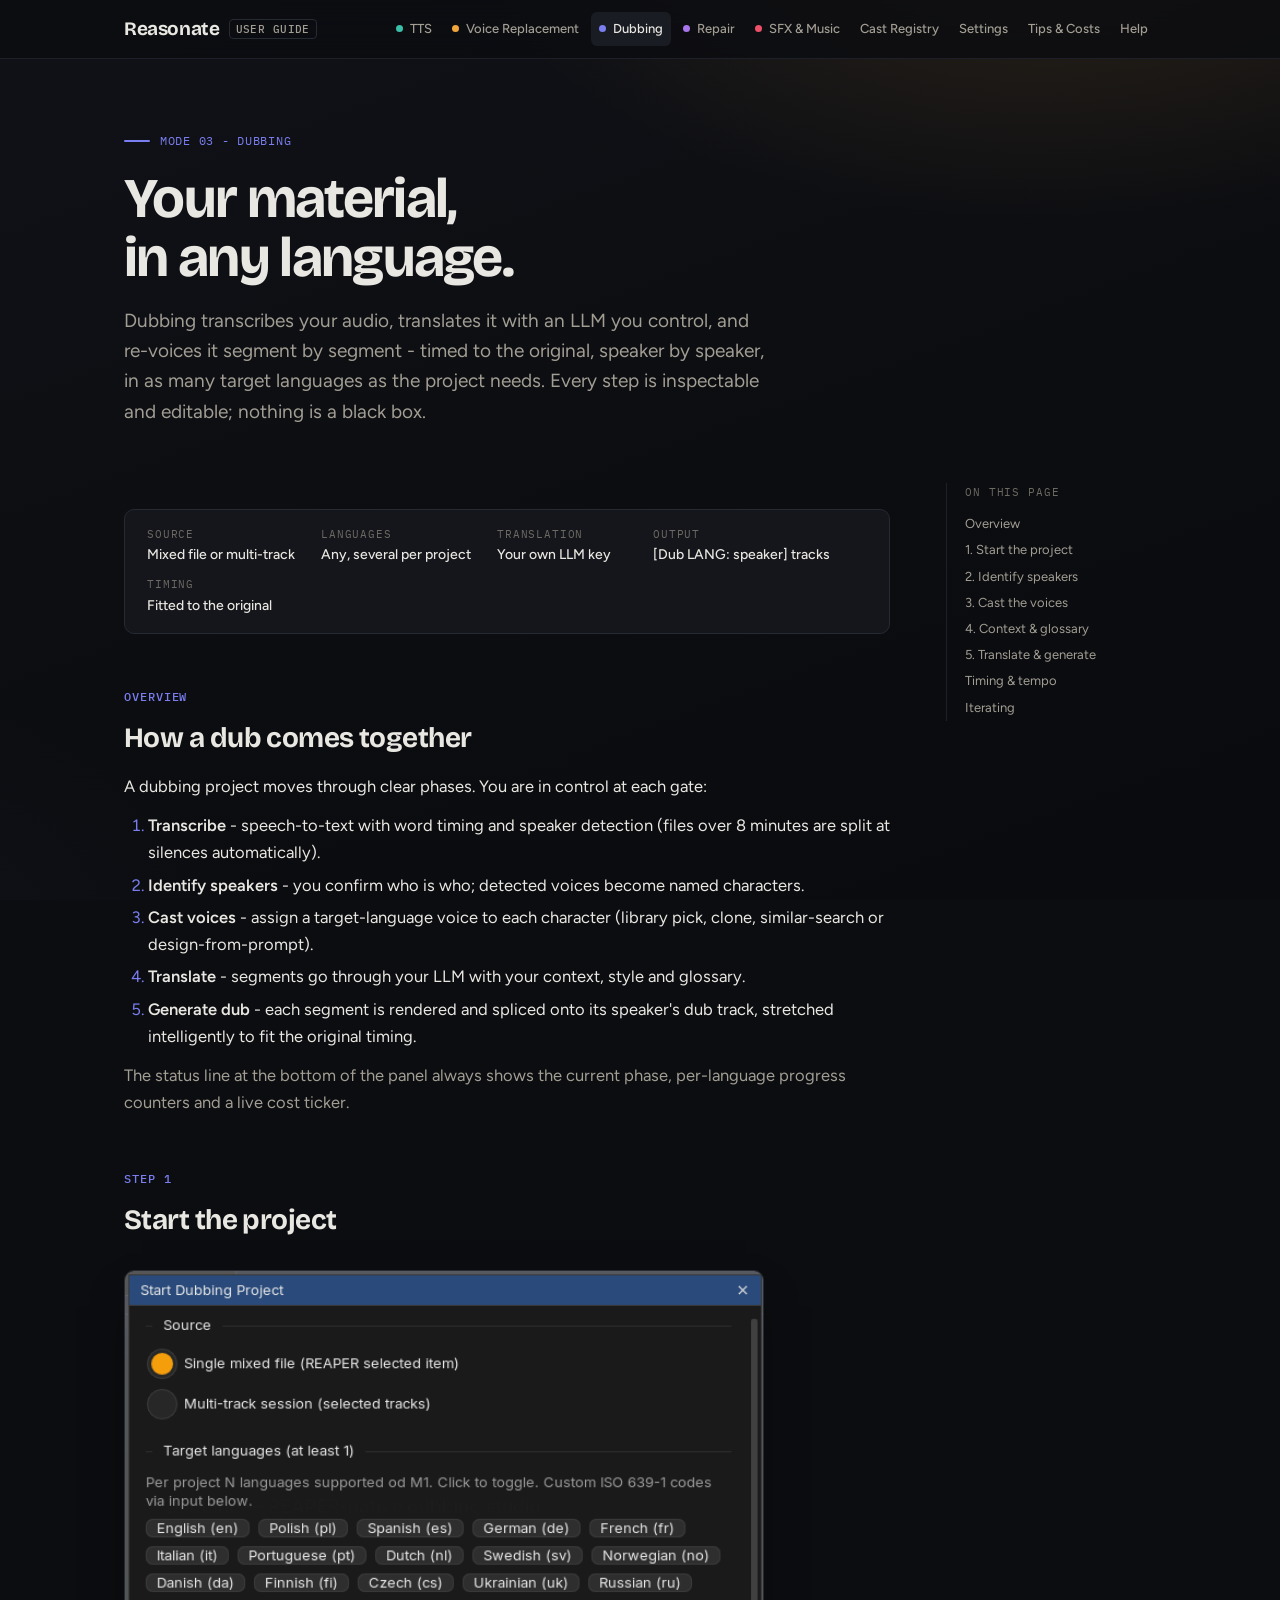
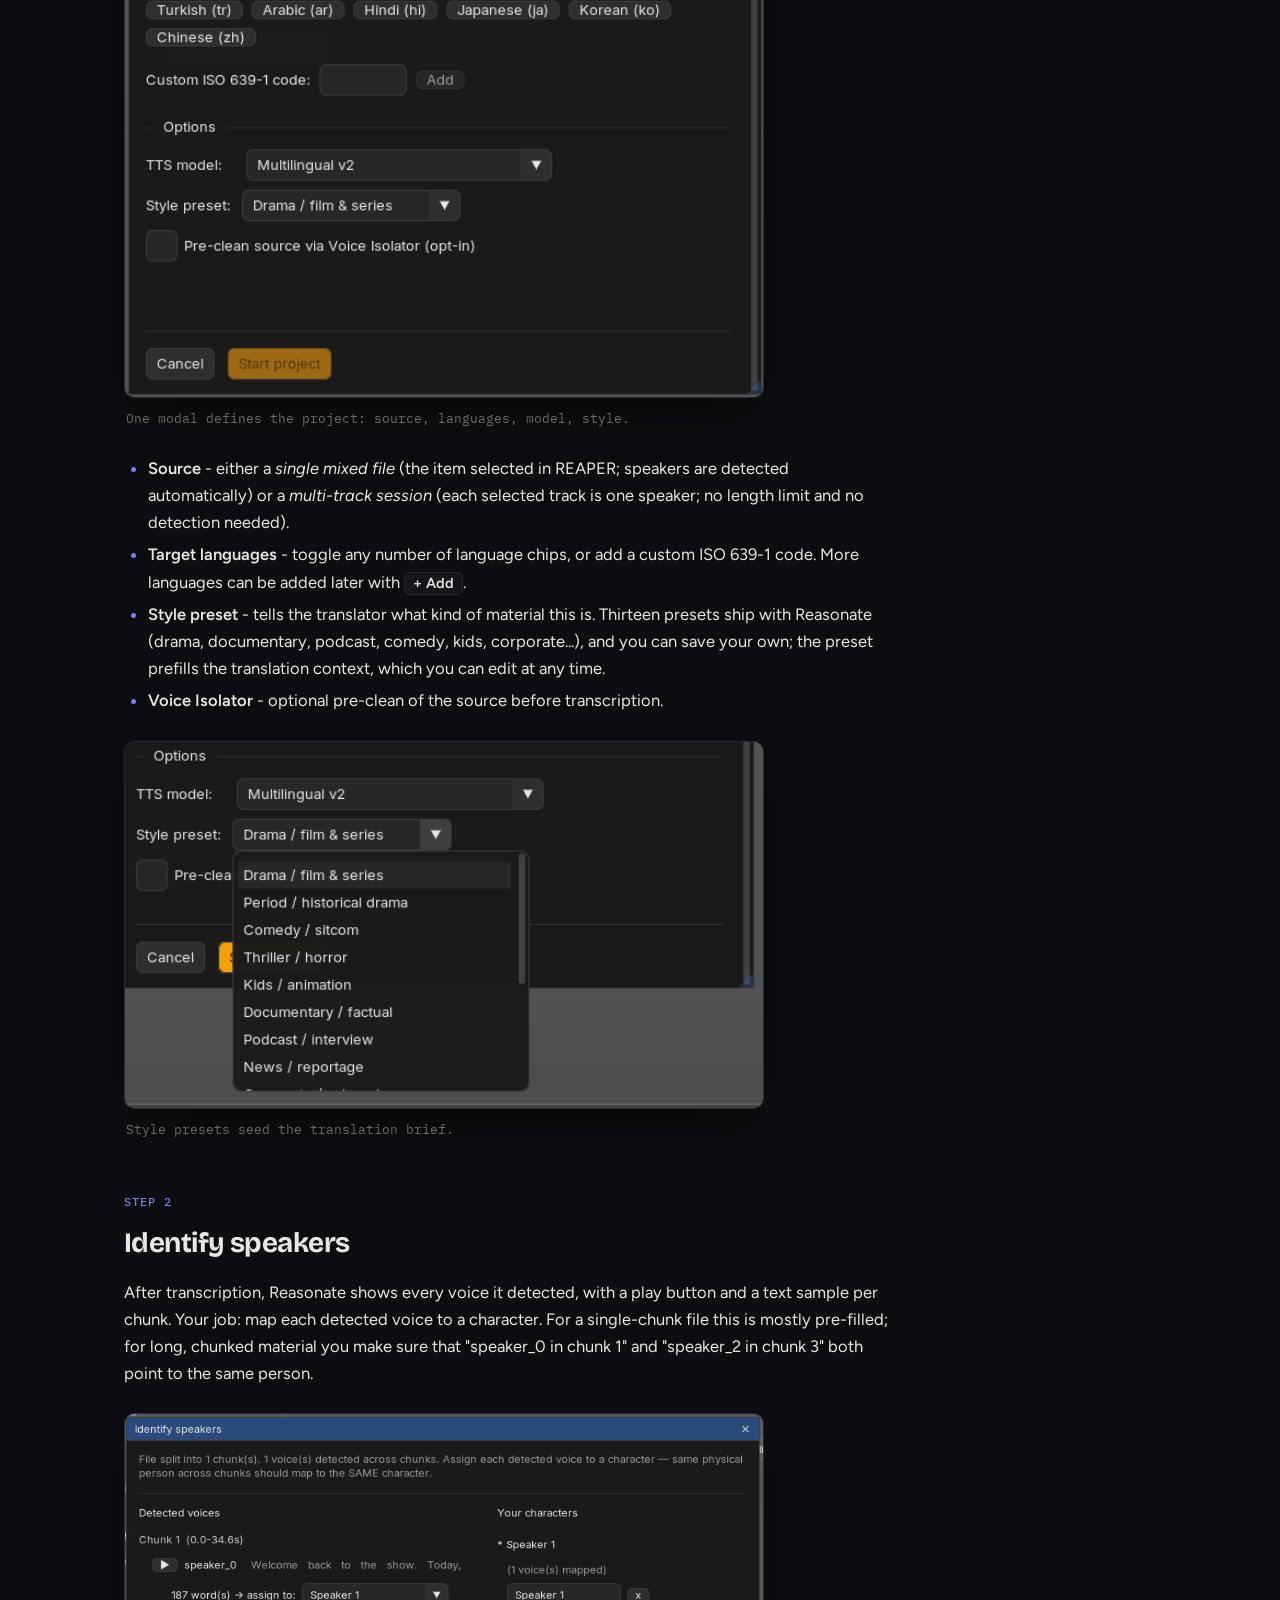
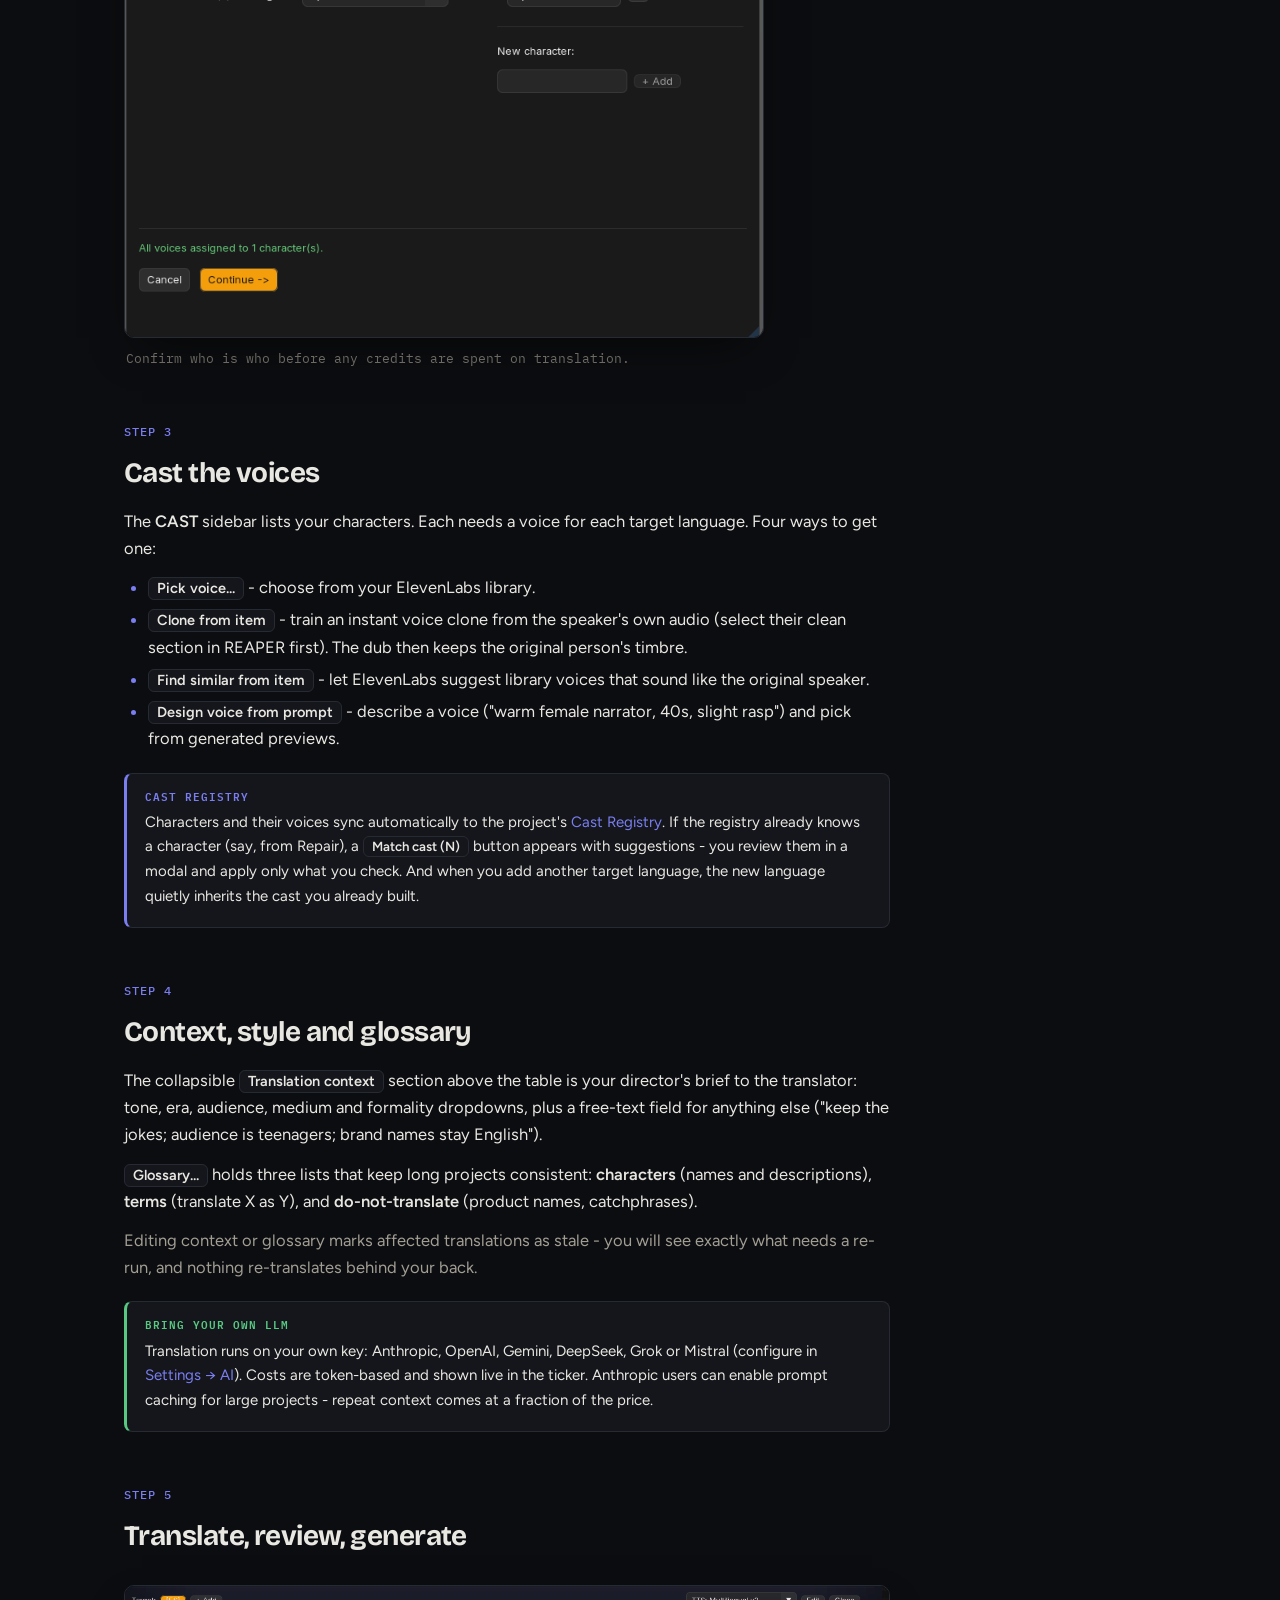
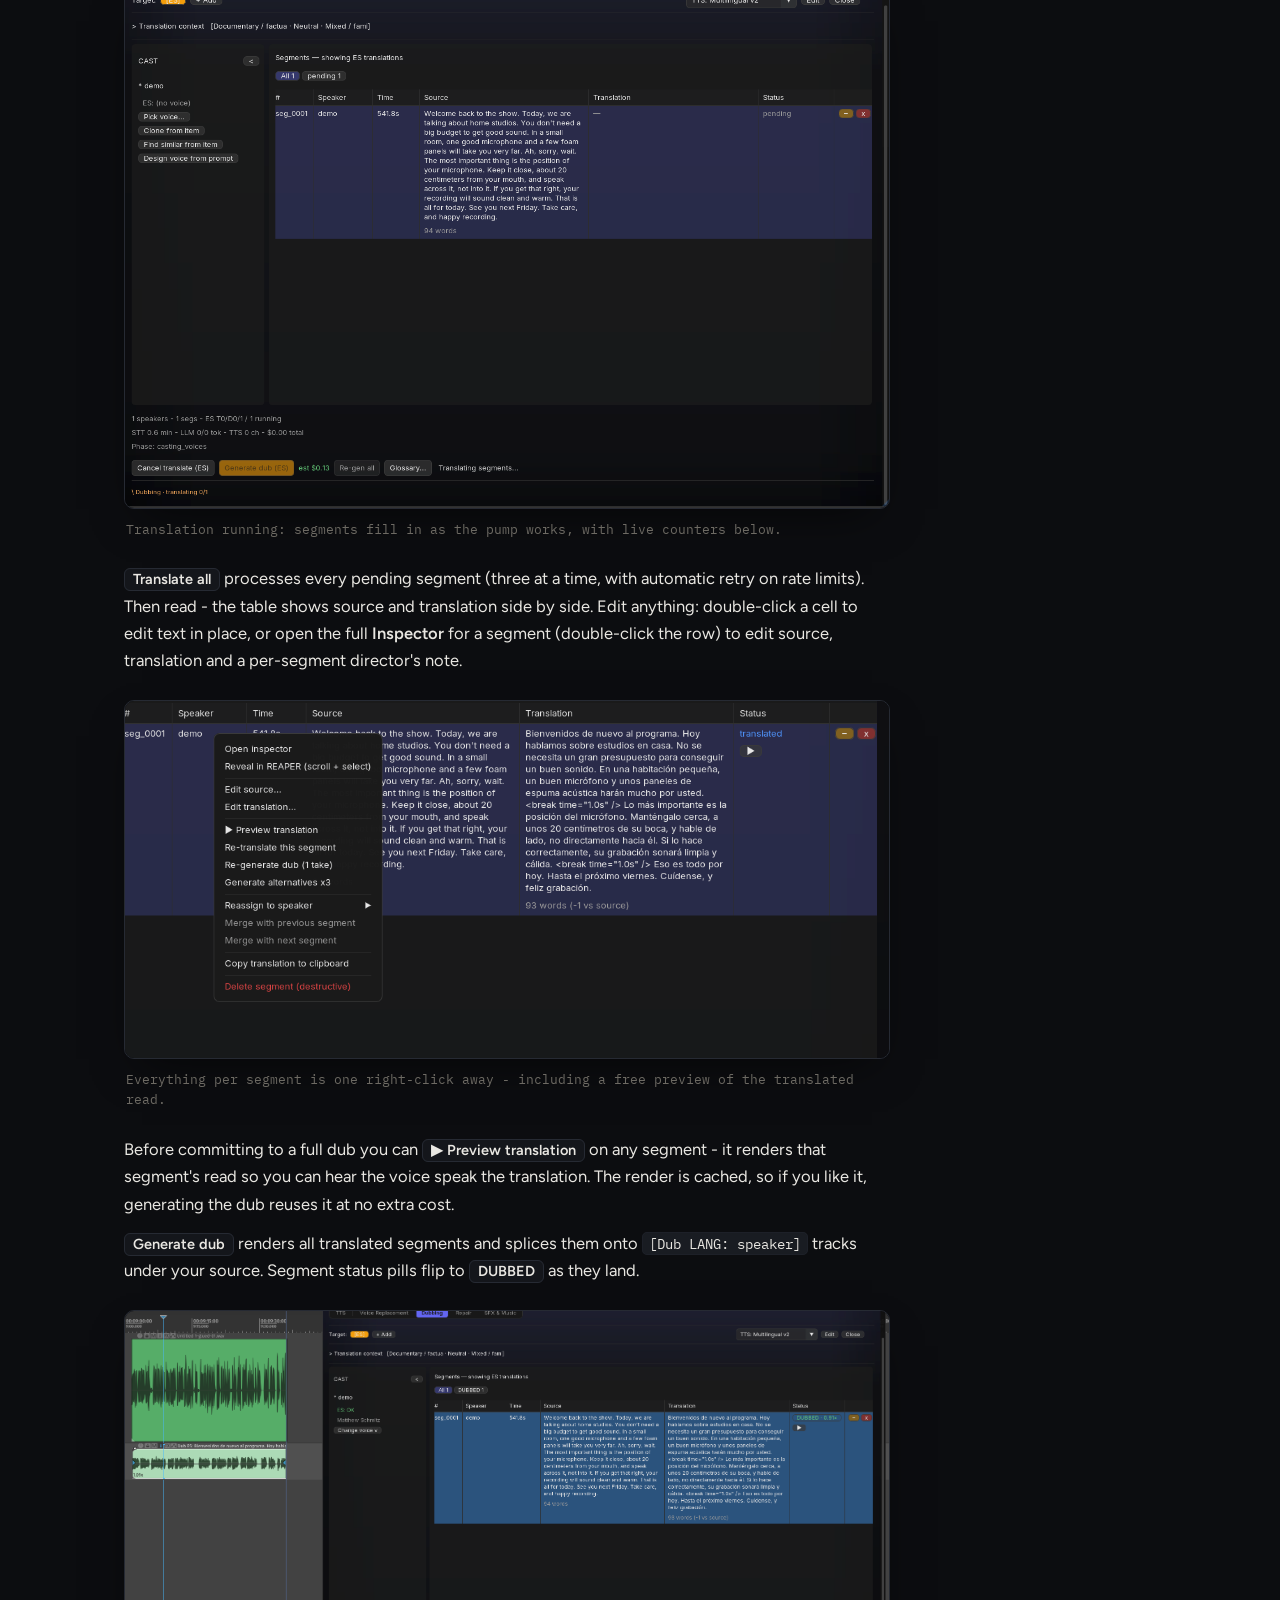
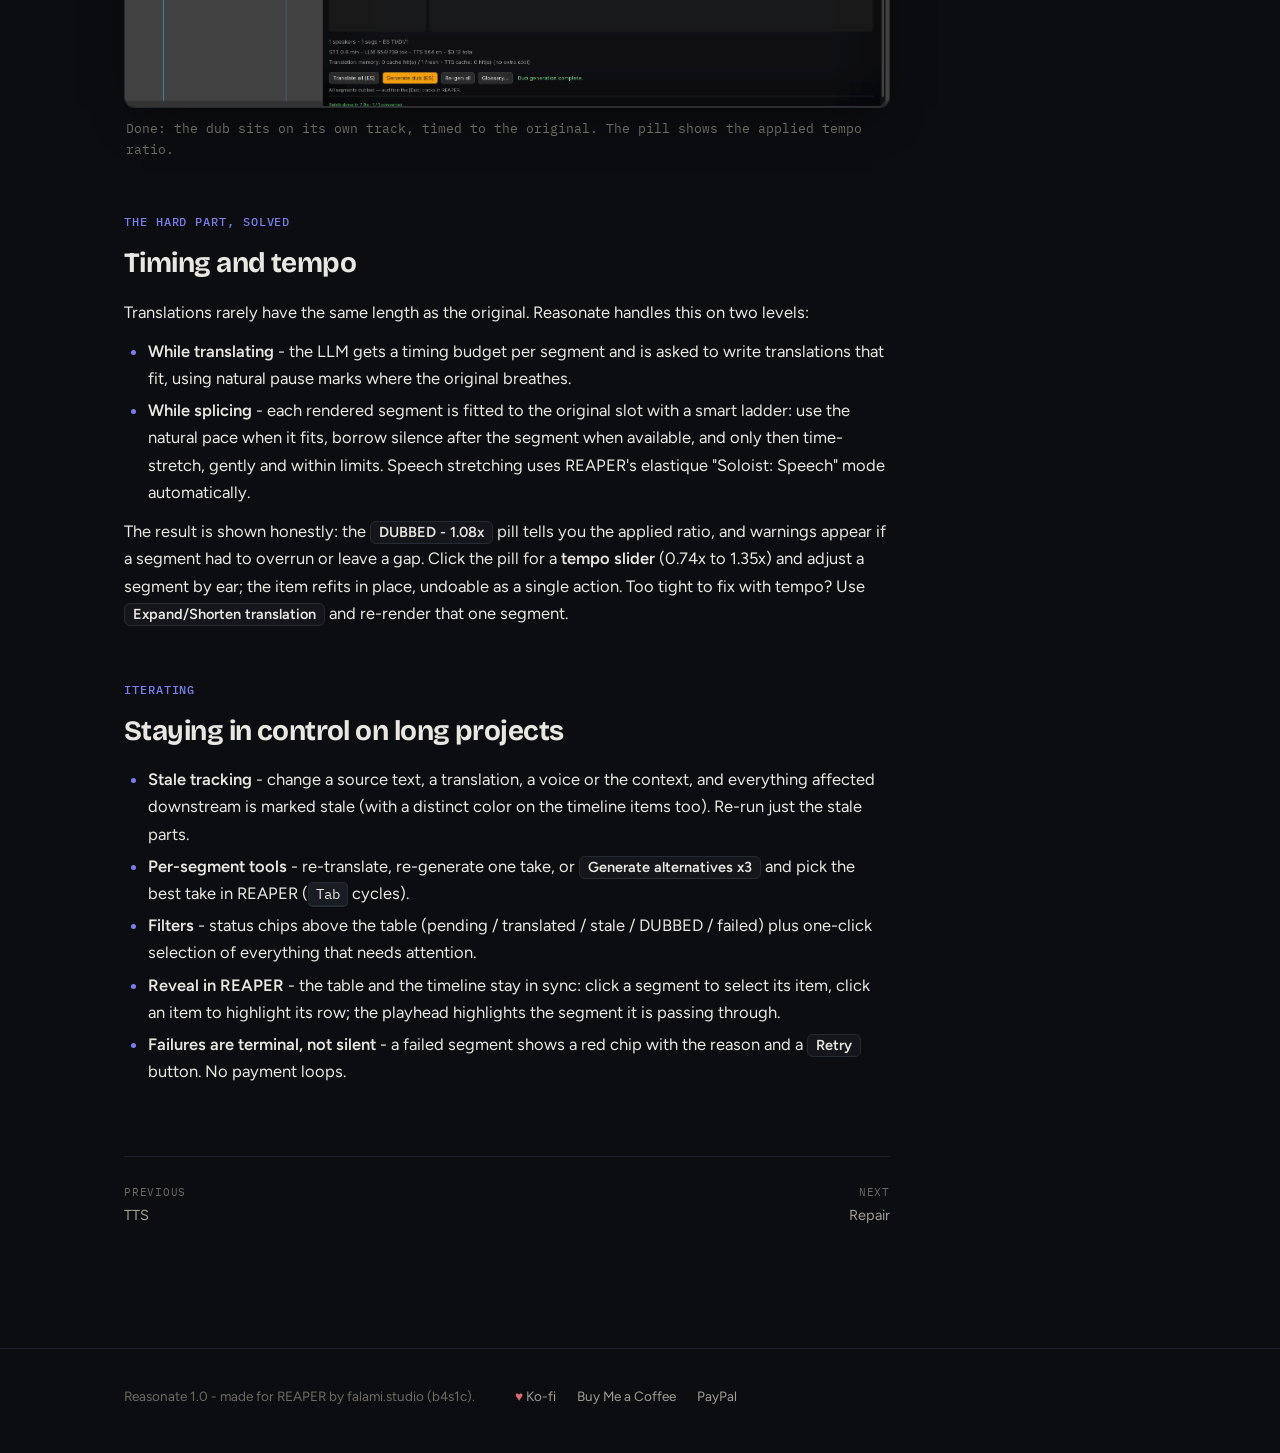
==== docs/guide/dubbing.html @ 06da61e1 "Reasonate 1.0.0 - AI voice production for REAPER Five modes (TTS single + multi-speaker dialogue, Vo" ====
<!DOCTYPE html>
<html lang="en">
<head>
<meta charset="utf-8">
<meta name="viewport" content="width=device-width, initial-scale=1">
<title>Dubbing - Reasonate User Guide</title>
<meta name="description" content="Dub your material into other languages inside REAPER: transcription, AI translation with your own LLM key, voice casting per speaker and time-fitted speech generation.">
<link rel="preconnect" href="https://fonts.googleapis.com">
<link rel="preconnect" href="https://fonts.gstatic.com" crossorigin>
<link href="https://fonts.googleapis.com/css2?family=Bricolage+Grotesque:wght@600;700&family=Figtree:wght@400;500;600&family=IBM+Plex+Mono:wght@400;500;600&display=swap" rel="stylesheet">
<link rel="stylesheet" href="guide.css">
</head>
<body data-accent="dubbing">

<nav class="nav">
  <div class="nav-inner">
    <a class="wordmark" href="index.html">Reasonate<span class="guide-tag">User Guide</span></a>
    <div class="nav-links">
      <a href="tts.html"><span class="dot dot-tts"></span>TTS</a>
      <a href="voice-replacement.html"><span class="dot dot-vr"></span>Voice Replacement</a>
      <a class="active" href="dubbing.html"><span class="dot dot-dubbing"></span>Dubbing</a>
      <a href="repair.html"><span class="dot dot-repair"></span>Repair</a>
      <a href="sfx-music.html"><span class="dot dot-sfx"></span>SFX &amp; Music</a>
      <a href="cast-registry.html">Cast Registry</a>
      <a href="settings.html">Settings</a>
      <a href="tips-costs.html">Tips &amp; Costs</a>
      <a href="troubleshooting.html">Help</a>
    </div>
  </div>
</nav>

<header class="hero">
  <div class="crumb">Mode 03 - Dubbing</div>
  <h1>Your material,<br>in any language.</h1>
  <p class="lede">Dubbing transcribes your audio, translates it with an LLM you control, and re-voices it segment by segment - timed to the original, speaker by speaker, in as many target languages as the project needs. Every step is inspectable and editable; nothing is a black box.</p>
</header>

<main class="page with-toc">
<div>

<div class="facts">
  <div><span class="k">Source</span><span class="v">Mixed file or multi-track</span></div>
  <div><span class="k">Languages</span><span class="v">Any, several per project</span></div>
  <div><span class="k">Translation</span><span class="v">Your own LLM key</span></div>
  <div><span class="k">Output</span><span class="v">[Dub LANG: speaker] tracks</span></div>
  <div><span class="k">Timing</span><span class="v">Fitted to the original</span></div>
</div>

<section id="pipeline">
  <h2><span class="kicker">Overview</span>How a dub comes together</h2>
  <p>A dubbing project moves through clear phases. You are in control at each gate:</p>
  <ol>
    <li><strong>Transcribe</strong> - speech-to-text with word timing and speaker detection (files over 8 minutes are split at silences automatically).</li>
    <li><strong>Identify speakers</strong> - you confirm who is who; detected voices become named characters.</li>
    <li><strong>Cast voices</strong> - assign a target-language voice to each character (library pick, clone, similar-search or design-from-prompt).</li>
    <li><strong>Translate</strong> - segments go through your LLM with your context, style and glossary.</li>
    <li><strong>Generate dub</strong> - each segment is rendered and spliced onto its speaker's dub track, stretched intelligently to fit the original timing.</li>
  </ol>
  <p class="dim">The status line at the bottom of the panel always shows the current phase, per-language progress counters and a live cost ticker.</p>
</section>

<section id="start">
  <h2><span class="kicker">Step 1</span>Start the project</h2>
  <figure class="shot narrow">
    <img src="img/dubbing-start-project.png" alt="Start Dubbing Project modal: source selection, target language chips, TTS model, style preset and Voice Isolator option" loading="lazy">
    <figcaption>One modal defines the project: source, languages, model, style.</figcaption>
  </figure>
  <ul>
    <li><strong>Source</strong> - either a <em>single mixed file</em> (the item selected in REAPER; speakers are detected automatically) or a <em>multi-track session</em> (each selected track is one speaker; no length limit and no detection needed).</li>
    <li><strong>Target languages</strong> - toggle any number of language chips, or add a custom ISO 639-1 code. More languages can be added later with <span class="ui">+ Add</span>.</li>
    <li><strong>Style preset</strong> - tells the translator what kind of material this is. Thirteen presets ship with Reasonate (drama, documentary, podcast, comedy, kids, corporate...), and you can save your own; the preset prefills the translation context, which you can edit at any time.</li>
    <li><strong>Voice Isolator</strong> - optional pre-clean of the source before transcription.</li>
  </ul>
  <figure class="shot narrow">
    <img src="img/dubbing-style-presets.png" alt="Style preset dropdown listing options like Drama, Period drama, Comedy, Thriller, Kids, Documentary, Podcast, News" loading="lazy">
    <figcaption>Style presets seed the translation brief.</figcaption>
  </figure>
</section>

<section id="speakers">
  <h2><span class="kicker">Step 2</span>Identify speakers</h2>
  <p>After transcription, Reasonate shows every voice it detected, with a play button and a text sample per chunk. Your job: map each detected voice to a character. For a single-chunk file this is mostly pre-filled; for long, chunked material you make sure that "speaker_0 in chunk 1" and "speaker_2 in chunk 3" both point to the same person.</p>
  <figure class="shot narrow">
    <img src="img/dubbing-identify-speakers.png" alt="Identify speakers modal mapping detected voices to characters, with play buttons and word counts" loading="lazy">
    <figcaption>Confirm who is who before any credits are spent on translation.</figcaption>
  </figure>
</section>

<section id="cast">
  <h2><span class="kicker">Step 3</span>Cast the voices</h2>
  <p>The <strong>CAST</strong> sidebar lists your characters. Each needs a voice for each target language. Four ways to get one:</p>
  <ul>
    <li><span class="ui">Pick voice...</span> - choose from your ElevenLabs library.</li>
    <li><span class="ui">Clone from item</span> - train an instant voice clone from the speaker's own audio (select their clean section in REAPER first). The dub then keeps the original person's timbre.</li>
    <li><span class="ui">Find similar from item</span> - let ElevenLabs suggest library voices that sound like the original speaker.</li>
    <li><span class="ui">Design voice from prompt</span> - describe a voice ("warm female narrator, 40s, slight rasp") and pick from generated previews.</li>
  </ul>
  <div class="callout">
    <span class="label">Cast Registry</span>
    <p>Characters and their voices sync automatically to the project's <a href="cast-registry.html">Cast Registry</a>. If the registry already knows a character (say, from Repair), a <span class="ui">Match cast (N)</span> button appears with suggestions - you review them in a modal and apply only what you check. And when you add another target language, the new language quietly inherits the cast you already built.</p>
  </div>
</section>

<section id="context">
  <h2><span class="kicker">Step 4</span>Context, style and glossary</h2>
  <p>The collapsible <span class="ui">Translation context</span> section above the table is your director's brief to the translator: tone, era, audience, medium and formality dropdowns, plus a free-text field for anything else ("keep the jokes; audience is teenagers; brand names stay English").</p>
  <p><span class="ui">Glossary...</span> holds three lists that keep long projects consistent: <strong>characters</strong> (names and descriptions), <strong>terms</strong> (translate X as Y), and <strong>do-not-translate</strong> (product names, catchphrases).</p>
  <p class="dim">Editing context or glossary marks affected translations as stale - you will see exactly what needs a re-run, and nothing re-translates behind your back.</p>
  <div class="callout cost">
    <span class="label">Bring your own LLM</span>
    <p>Translation runs on your own key: Anthropic, OpenAI, Gemini, DeepSeek, Grok or Mistral (configure in <a href="settings.html#ai">Settings &rarr; AI</a>). Costs are token-based and shown live in the ticker. Anthropic users can enable prompt caching for large projects - repeat context comes at a fraction of the price.</p>
  </div>
</section>

<section id="translate-generate">
  <h2><span class="kicker">Step 5</span>Translate, review, generate</h2>
  <figure class="shot">
    <img src="img/dubbing-translating.png" alt="Dubbing panel with CAST sidebar showing voice options for a speaker, the segments table with a pending segment, and the translation pump running" loading="lazy">
    <figcaption>Translation running: segments fill in as the pump works, with live counters below.</figcaption>
  </figure>
  <p><span class="ui">Translate all</span> processes every pending segment (three at a time, with automatic retry on rate limits). Then read - the table shows source and translation side by side. Edit anything: double-click a cell to edit text in place, or open the full <strong>Inspector</strong> for a segment (double-click the row) to edit source, translation and a per-segment director's note.</p>
  <figure class="shot">
    <img src="img/dubbing-segment-menu.png" alt="Right-click menu on a segment: open inspector, reveal in REAPER, edit source or translation, preview translation, re-translate, re-generate, alternatives, reassign speaker, merge segments" loading="lazy">
    <figcaption>Everything per segment is one right-click away - including a free preview of the translated read.</figcaption>
  </figure>
  <p>Before committing to a full dub you can <span class="ui">&#9654; Preview translation</span> on any segment - it renders that segment's read so you can hear the voice speak the translation. The render is cached, so if you like it, generating the dub reuses it at no extra cost.</p>
  <p><span class="ui">Generate dub</span> renders all translated segments and splices them onto <code>[Dub LANG: speaker]</code> tracks under your source. Segment status pills flip to <span class="ui">DUBBED</span> as they land.</p>
  <figure class="shot">
    <img src="img/dubbing-dubbed.png" alt="Completed dub: the Spanish dub item on its own track in REAPER, segment marked DUBBED 0.91x, cost summary and cache statistics at the bottom" loading="lazy">
    <figcaption>Done: the dub sits on its own track, timed to the original. The pill shows the applied tempo ratio.</figcaption>
  </figure>
</section>

<section id="timing">
  <h2><span class="kicker">The hard part, solved</span>Timing and tempo</h2>
  <p>Translations rarely have the same length as the original. Reasonate handles this on two levels:</p>
  <ul>
    <li><strong>While translating</strong> - the LLM gets a timing budget per segment and is asked to write translations that fit, using natural pause marks where the original breathes.</li>
    <li><strong>While splicing</strong> - each rendered segment is fitted to the original slot with a smart ladder: use the natural pace when it fits, borrow silence after the segment when available, and only then time-stretch, gently and within limits. Speech stretching uses REAPER's elastique "Soloist: Speech" mode automatically.</li>
  </ul>
  <p>The result is shown honestly: the <span class="ui">DUBBED - 1.08x</span> pill tells you the applied ratio, and warnings appear if a segment had to overrun or leave a gap. Click the pill for a <strong>tempo slider</strong> (0.74x to 1.35x) and adjust a segment by ear; the item refits in place, undoable as a single action. Too tight to fix with tempo? Use <span class="ui">Expand/Shorten translation</span> and re-render that one segment.</p>
</section>

<section id="iterating">
  <h2><span class="kicker">Iterating</span>Staying in control on long projects</h2>
  <ul>
    <li><strong>Stale tracking</strong> - change a source text, a translation, a voice or the context, and everything affected downstream is marked stale (with a distinct color on the timeline items too). Re-run just the stale parts.</li>
    <li><strong>Per-segment tools</strong> - re-translate, re-generate one take, or <span class="ui">Generate alternatives x3</span> and pick the best take in REAPER (<kbd>Tab</kbd> cycles).</li>
    <li><strong>Filters</strong> - status chips above the table (pending / translated / stale / DUBBED / failed) plus one-click selection of everything that needs attention.</li>
    <li><strong>Reveal in REAPER</strong> - the table and the timeline stay in sync: click a segment to select its item, click an item to highlight its row; the playhead highlights the segment it is passing through.</li>
    <li><strong>Failures are terminal, not silent</strong> - a failed segment shows a red chip with the reason and a <span class="ui">Retry</span> button. No payment loops.</li>
  </ul>
</section>

<div class="pager">
  <a class="prev" href="tts.html"><span>Previous</span>TTS</a>
  <a class="next" href="repair.html"><span>Next</span>Repair</a>
</div>

</div>

<aside class="toc">
  <div class="toc-title">On this page</div>
  <a href="#pipeline">Overview</a>
  <a href="#start">1. Start the project</a>
  <a href="#speakers">2. Identify speakers</a>
  <a href="#cast">3. Cast the voices</a>
  <a href="#context">4. Context &amp; glossary</a>
  <a href="#translate-generate">5. Translate &amp; generate</a>
  <a href="#timing">Timing &amp; tempo</a>
  <a href="#iterating">Iterating</a>
</aside>

</main>

<footer>
  <div class="footer-inner">
    <div>Reasonate 1.0 - made for REAPER by falami.studio (b4s1c).</div>
    <div class="support">
      <span class="heart">&hearts;</span>
      <a href="https://ko-fi.com/quickmd" target="_blank" rel="noopener">Ko-fi</a>
      <a href="https://buymeacoffee.com/bsroczynskh" target="_blank" rel="noopener">Buy Me a Coffee</a>
      <a href="https://paypal.me/b451c" target="_blank" rel="noopener">PayPal</a>
    </div>
  </div>
</footer>

</body>
</html>
---- docs/guide/guide.css ----
/* Reasonate User Guide - shared stylesheet
   Dark "studio manual" theme mirroring the app: graphite base, per-mode accents.
   Self-contained except Google Fonts (loaded from each page's <head>). */

:root {
  --bg: #0c0d10;
  --bg-elevated: #14161b;
  --card: #191c22;
  --card-hover: #1e222a;
  --line: #262a33;
  --line-soft: #1d2028;
  --text: #e9e7e2;
  --text-dim: #a29e94;
  --text-faint: #6d6a63;

  --amber: #f0a63a;        /* Voice Replacement + brand CTA */
  --teal: #3cbfa9;         /* TTS */
  --indigo: #7a7ef0;       /* Dubbing */
  --violet: #a875ec;       /* Repair */
  --red: #ee5069;          /* SFX & Music */

  --accent: var(--amber);  /* page accent, overridden per chapter */
  --accent-soft: color-mix(in srgb, var(--accent) 14%, transparent);
  --accent-line: color-mix(in srgb, var(--accent) 38%, transparent);

  --font-display: "Bricolage Grotesque", "Avenir Next", "Helvetica Neue", sans-serif;
  --font-body: "Figtree", "Avenir Next", "Segoe UI", sans-serif;
  --font-mono: "IBM Plex Mono", "SF Mono", Menlo, Consolas, monospace;

  --maxw: 1080px;
  --radius: 10px;
}

/* Per-chapter accent themes (set on <body data-accent="...">) */
body[data-accent="tts"]     { --accent: var(--teal); }
body[data-accent="vr"]      { --accent: var(--amber); }
body[data-accent="dubbing"] { --accent: var(--indigo); }
body[data-accent="repair"]  { --accent: var(--violet); }
body[data-accent="sfx"]     { --accent: var(--red); }

* { box-sizing: border-box; }
html { scroll-behavior: smooth; }

body {
  margin: 0;
  background: var(--bg);
  color: var(--text);
  font-family: var(--font-body);
  font-size: 16.5px;
  line-height: 1.65;
  -webkit-font-smoothing: antialiased;
  text-rendering: optimizeLegibility;
}

/* Atmospheric background: graphite gradient + faint accent glow, like the app */
body::before {
  content: "";
  position: fixed;
  inset: 0;
  z-index: -1;
  background:
    radial-gradient(900px 480px at 82% -10%, var(--accent-soft), transparent 65%),
    radial-gradient(700px 500px at -10% 110%, rgba(122, 126, 240, 0.05), transparent 60%),
    linear-gradient(160deg, #101218 0%, #0c0d10 55%, #0a0b0e 100%);
}

a { color: var(--accent); text-decoration: none; }
a:hover { text-decoration: underline; text-underline-offset: 3px; }

::selection { background: var(--accent-line); }

/* ---------------------------------------------------------------- nav --- */

.nav {
  position: sticky;
  top: 0;
  z-index: 50;
  backdrop-filter: blur(14px);
  background: rgba(12, 13, 16, 0.82);
  border-bottom: 1px solid var(--line-soft);
}
.nav-inner {
  max-width: var(--maxw);
  margin: 0 auto;
  padding: 0 24px;
  display: flex;
  align-items: center;
  gap: 18px;
  height: 58px;
}
.nav .wordmark {
  font-family: var(--font-display);
  font-weight: 700;
  font-size: 19px;
  letter-spacing: -0.02em;
  color: var(--text);
  white-space: nowrap;
  flex-shrink: 0;
}
.nav .wordmark:hover { text-decoration: none; }
.nav .wordmark .guide-tag {
  font-family: var(--font-mono);
  font-size: 10.5px;
  font-weight: 500;
  color: var(--text-dim);
  border: 1px solid var(--line);
  border-radius: 4px;
  padding: 2px 6px;
  margin-left: 9px;
  vertical-align: 2px;
  letter-spacing: 0.04em;
  text-transform: uppercase;
}
.nav-links {
  display: flex;
  gap: 4px;
  margin-left: auto;
  overflow-x: auto;
}
.nav-links a {
  color: var(--text-dim);
  font-size: 13px;
  font-weight: 500;
  padding: 6px 8px;
  border-radius: 6px;
  white-space: nowrap;
}
.nav-links a:hover { color: var(--text); background: var(--card); text-decoration: none; }
.nav-links a.active { color: var(--text); background: var(--card); }
.nav-links a .dot {
  display: inline-block;
  width: 7px; height: 7px;
  border-radius: 50%;
  margin-right: 7px;
  vertical-align: 1px;
}
.dot-tts { background: var(--teal); }
.dot-vr { background: var(--amber); }
.dot-dubbing { background: var(--indigo); }
.dot-repair { background: var(--violet); }
.dot-sfx { background: var(--red); }

/* --------------------------------------------------------------- hero --- */

.hero {
  max-width: var(--maxw);
  margin: 0 auto;
  padding: 72px 24px 30px;
}
.hero .crumb {
  font-family: var(--font-mono);
  font-size: 12px;
  letter-spacing: 0.06em;
  text-transform: uppercase;
  color: var(--accent);
  margin-bottom: 18px;
  display: flex;
  align-items: center;
  gap: 10px;
}
.hero .crumb::before {
  content: "";
  width: 26px; height: 2px;
  background: var(--accent);
  border-radius: 2px;
}
.hero h1 {
  font-family: var(--font-display);
  font-size: clamp(34px, 5.4vw, 56px);
  font-weight: 700;
  letter-spacing: -0.03em;
  line-height: 1.06;
  margin: 0 0 18px;
}
.hero p.lede {
  font-size: 19px;
  line-height: 1.6;
  color: var(--text-dim);
  max-width: 640px;
  margin: 0;
}
.hero .badges { margin-top: 26px; display: flex; flex-wrap: wrap; gap: 9px; }
.badge {
  font-family: var(--font-mono);
  font-size: 12px;
  color: var(--text-dim);
  border: 1px solid var(--line);
  background: var(--bg-elevated);
  border-radius: 999px;
  padding: 5px 13px;
}

/* Staggered load-in */
@media (prefers-reduced-motion: no-preference) {
  .hero > * { animation: rise 0.55s cubic-bezier(0.2, 0.7, 0.3, 1) both; }
  .hero > *:nth-child(2) { animation-delay: 0.07s; }
  .hero > *:nth-child(3) { animation-delay: 0.14s; }
  .hero > *:nth-child(4) { animation-delay: 0.21s; }
  @keyframes rise {
    from { opacity: 0; transform: translateY(14px); }
    to   { opacity: 1; transform: none; }
  }
}

/* ------------------------------------------------------------- layout --- */

.page {
  max-width: var(--maxw);
  margin: 0 auto;
  padding: 26px 24px 90px;
}
.with-toc {
  display: grid;
  grid-template-columns: minmax(0, 1fr) 210px;
  gap: 56px;
}
@media (max-width: 940px) {
  .with-toc { grid-template-columns: 1fr; }
  .toc { display: none; }
}

.toc {
  position: sticky;
  top: 86px;
  align-self: start;
  font-size: 13px;
  border-left: 1px solid var(--line-soft);
  padding-left: 18px;
}
.toc .toc-title {
  font-family: var(--font-mono);
  font-size: 11px;
  letter-spacing: 0.08em;
  text-transform: uppercase;
  color: var(--text-faint);
  margin-bottom: 10px;
}
.toc a {
  display: block;
  color: var(--text-dim);
  padding: 4px 0;
  line-height: 1.4;
}
.toc a:hover { color: var(--text); text-decoration: none; }

/* ----------------------------------------------------------- sections --- */

section { margin: 54px 0; }
section:first-child { margin-top: 20px; }

h2 {
  font-family: var(--font-display);
  font-size: 28px;
  font-weight: 700;
  letter-spacing: -0.02em;
  margin: 0 0 8px;
  scroll-margin-top: 80px;
}
h2 .kicker {
  display: block;
  font-family: var(--font-mono);
  font-size: 11.5px;
  font-weight: 500;
  letter-spacing: 0.08em;
  text-transform: uppercase;
  color: var(--accent);
  margin-bottom: 8px;
}
h3 {
  font-family: var(--font-display);
  font-size: 19px;
  font-weight: 600;
  letter-spacing: -0.01em;
  margin: 34px 0 6px;
  scroll-margin-top: 80px;
}
p { margin: 12px 0; color: var(--text); }
p.dim, li.dim { color: var(--text-dim); }
ul, ol { padding-left: 24px; margin: 12px 0; }
li { margin: 5px 0; }
li::marker { color: var(--accent); }
strong { font-weight: 600; color: var(--text); }

hr { border: 0; border-top: 1px solid var(--line-soft); margin: 40px 0; }

/* --------------------------------------------------------------- kbd --- */

kbd {
  font-family: var(--font-mono);
  font-size: 0.82em;
  background: var(--card);
  border: 1px solid var(--line);
  border-bottom-width: 2px;
  border-radius: 5px;
  padding: 2px 7px;
  white-space: nowrap;
}
code {
  font-family: var(--font-mono);
  font-size: 0.86em;
  background: var(--card);
  border: 1px solid var(--line-soft);
  border-radius: 5px;
  padding: 1px 6px;
}

/* --------------------------------------------------------------- ui-x --- */
/* Inline reference to a button/label visible in the app UI */
.ui {
  font-size: 0.88em;
  font-weight: 600;
  background: var(--bg-elevated);
  border: 1px solid var(--line);
  border-radius: 6px;
  padding: 1px 8px 2px;
  white-space: nowrap;
}

/* -------------------------------------------------------------- steps --- */

.steps { counter-reset: step; margin: 22px 0; padding: 0; list-style: none; }
.steps > li {
  counter-increment: step;
  position: relative;
  padding: 0 0 26px 62px;
  margin: 0;
}
.steps > li::before {
  content: counter(step, decimal-leading-zero);
  position: absolute;
  left: 0; top: -2px;
  font-family: var(--font-display);
  font-size: 21px;
  font-weight: 700;
  color: var(--accent);
  letter-spacing: -0.02em;
}
.steps > li::after {
  content: "";
  position: absolute;
  left: 16px; top: 30px; bottom: 8px;
  width: 1px;
  background: var(--line-soft);
}
.steps > li:last-child::after { display: none; }
.steps > li > strong:first-child { display: block; margin-bottom: 3px; font-size: 17px; }
.steps p { margin: 6px 0; color: var(--text-dim); }
.steps p strong, .steps li strong { color: var(--text); }

/* ----------------------------------------------------------- callouts --- */

.callout {
  border: 1px solid var(--line);
  border-left: 3px solid var(--accent);
  background: var(--bg-elevated);
  border-radius: 8px;
  padding: 13px 18px;
  margin: 20px 0;
  font-size: 15px;
  color: var(--text-dim);
}
.callout .label {
  font-family: var(--font-mono);
  font-size: 11px;
  font-weight: 600;
  letter-spacing: 0.09em;
  text-transform: uppercase;
  color: var(--accent);
  display: block;
  margin-bottom: 5px;
}
.callout strong { color: var(--text); }
.callout.cost { border-left-color: #58c983; }
.callout.cost .label { color: #58c983; }
.callout.warn { border-left-color: #e0b34c; }
.callout.warn .label { color: #e0b34c; }
.callout p { margin: 5px 0; }

/* -------------------------------------------------------- screenshots --- */

.shot { margin: 26px 0; }
.shot img {
  width: 100%;
  height: auto;
  display: block;
  border: 1px solid var(--line);
  border-radius: var(--radius);
  box-shadow: 0 18px 44px -18px rgba(0, 0, 0, 0.65);
}
.shot figcaption {
  font-family: var(--font-mono);
  font-size: 12.5px;
  color: var(--text-faint);
  margin-top: 10px;
  padding-left: 2px;
}
.shot.narrow { max-width: 640px; }

/* --------------------------------------------------------------- grid --- */

.cards {
  display: grid;
  grid-template-columns: repeat(auto-fit, minmax(250px, 1fr));
  gap: 14px;
  margin: 26px 0;
}
.card {
  background: var(--card);
  border: 1px solid var(--line);
  border-radius: var(--radius);
  padding: 20px 20px 18px;
  position: relative;
  overflow: hidden;
  transition: border-color 0.18s, transform 0.18s, background 0.18s;
}
.card h3 { margin: 8px 0 6px; font-size: 18px; }
.card p { font-size: 14.5px; color: var(--text-dim); margin: 0; }
a.card { display: block; color: var(--text); }
a.card:hover {
  text-decoration: none;
  transform: translateY(-2px);
  background: var(--card-hover);
  border-color: var(--accent-line);
}
.card .accent-bar {
  position: absolute;
  top: 0; left: 0; right: 0;
  height: 3px;
}
.card .go {
  font-family: var(--font-mono);
  font-size: 12px;
  color: var(--text-faint);
  display: block;
  margin-top: 14px;
}
a.card:hover .go { color: var(--text-dim); }

/* fact strip: quick reference row on mode pages */
.facts {
  display: flex;
  flex-wrap: wrap;
  gap: 10px 26px;
  border: 1px solid var(--line);
  background: var(--bg-elevated);
  border-radius: var(--radius);
  padding: 16px 22px;
  margin: 26px 0;
  font-size: 14px;
}
.facts div { min-width: 130px; }
.facts .k {
  font-family: var(--font-mono);
  font-size: 10.5px;
  letter-spacing: 0.08em;
  text-transform: uppercase;
  color: var(--text-faint);
  display: block;
}
.facts .v { color: var(--text); font-weight: 500; }

/* --------------------------------------------------------------- table --- */

.tbl-wrap { overflow-x: auto; margin: 20px 0; }
table {
  border-collapse: collapse;
  width: 100%;
  font-size: 14.5px;
}
th {
  text-align: left;
  font-family: var(--font-mono);
  font-size: 11.5px;
  font-weight: 600;
  letter-spacing: 0.07em;
  text-transform: uppercase;
  color: var(--text-faint);
  border-bottom: 1px solid var(--line);
  padding: 8px 16px 8px 0;
}
td {
  border-bottom: 1px solid var(--line-soft);
  padding: 9px 16px 9px 0;
  vertical-align: top;
  color: var(--text-dim);
}
td:first-child { color: var(--text); white-space: nowrap; }

/* --------------------------------------------------------------- foot --- */

.pager {
  display: flex;
  justify-content: space-between;
  gap: 14px;
  margin-top: 70px;
  padding-top: 26px;
  border-top: 1px solid var(--line-soft);
}
.pager a {
  color: var(--text-dim);
  font-size: 14.5px;
  max-width: 46%;
}
.pager a span {
  display: block;
  font-family: var(--font-mono);
  font-size: 11px;
  letter-spacing: 0.07em;
  text-transform: uppercase;
  color: var(--text-faint);
  margin-bottom: 3px;
}
.pager a:hover { color: var(--text); text-decoration: none; }
.pager .next { text-align: right; margin-left: auto; }

footer {
  border-top: 1px solid var(--line-soft);
  margin-top: 30px;
}
.footer-inner {
  max-width: var(--maxw);
  margin: 0 auto;
  padding: 36px 24px 46px;
  display: flex;
  flex-wrap: wrap;
  gap: 18px 40px;
  align-items: center;
  font-size: 13.5px;
  color: var(--text-faint);
}
.footer-inner .support a { color: var(--text-dim); margin-right: 18px; }
.footer-inner .support a:hover { color: var(--text); }
.heart { color: #d96a76; }

@media (max-width: 640px) {
  body { font-size: 15.5px; }
  .hero { padding-top: 46px; }
  .nav-inner { gap: 14px; }
}
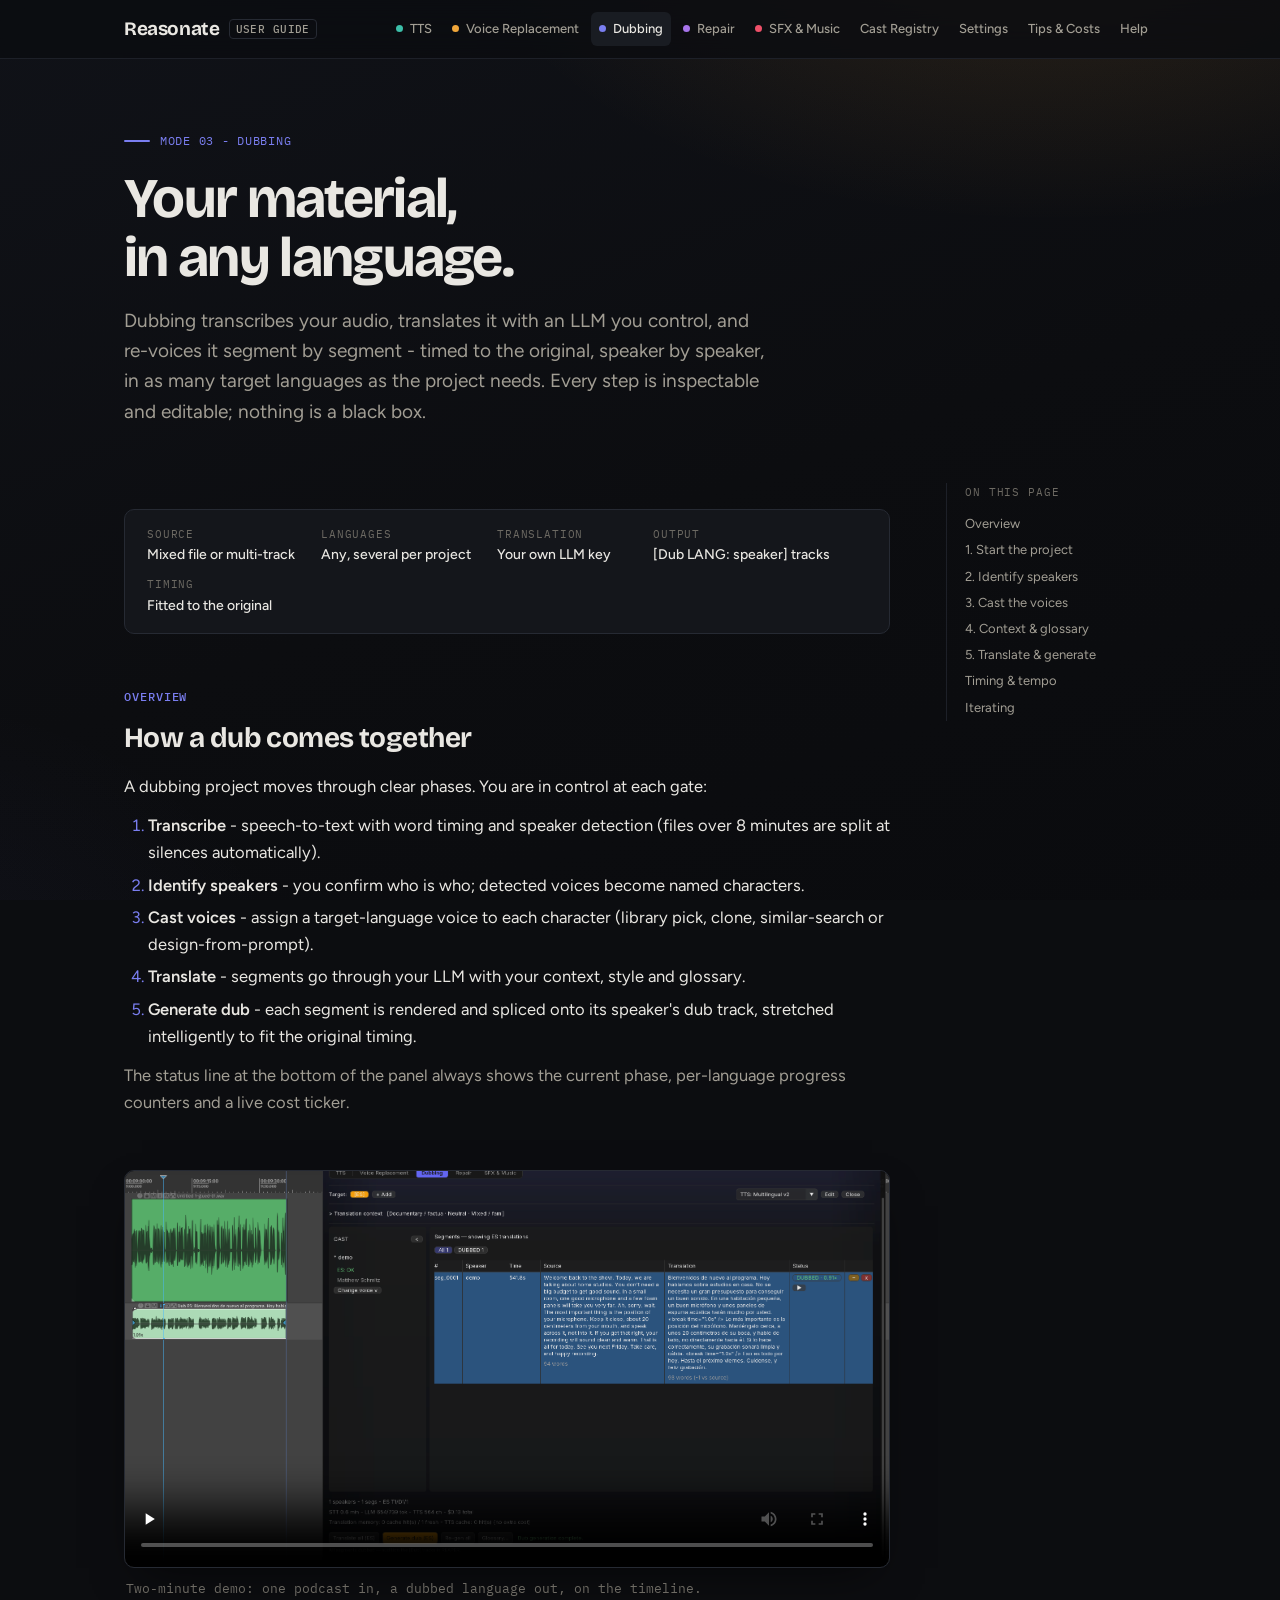
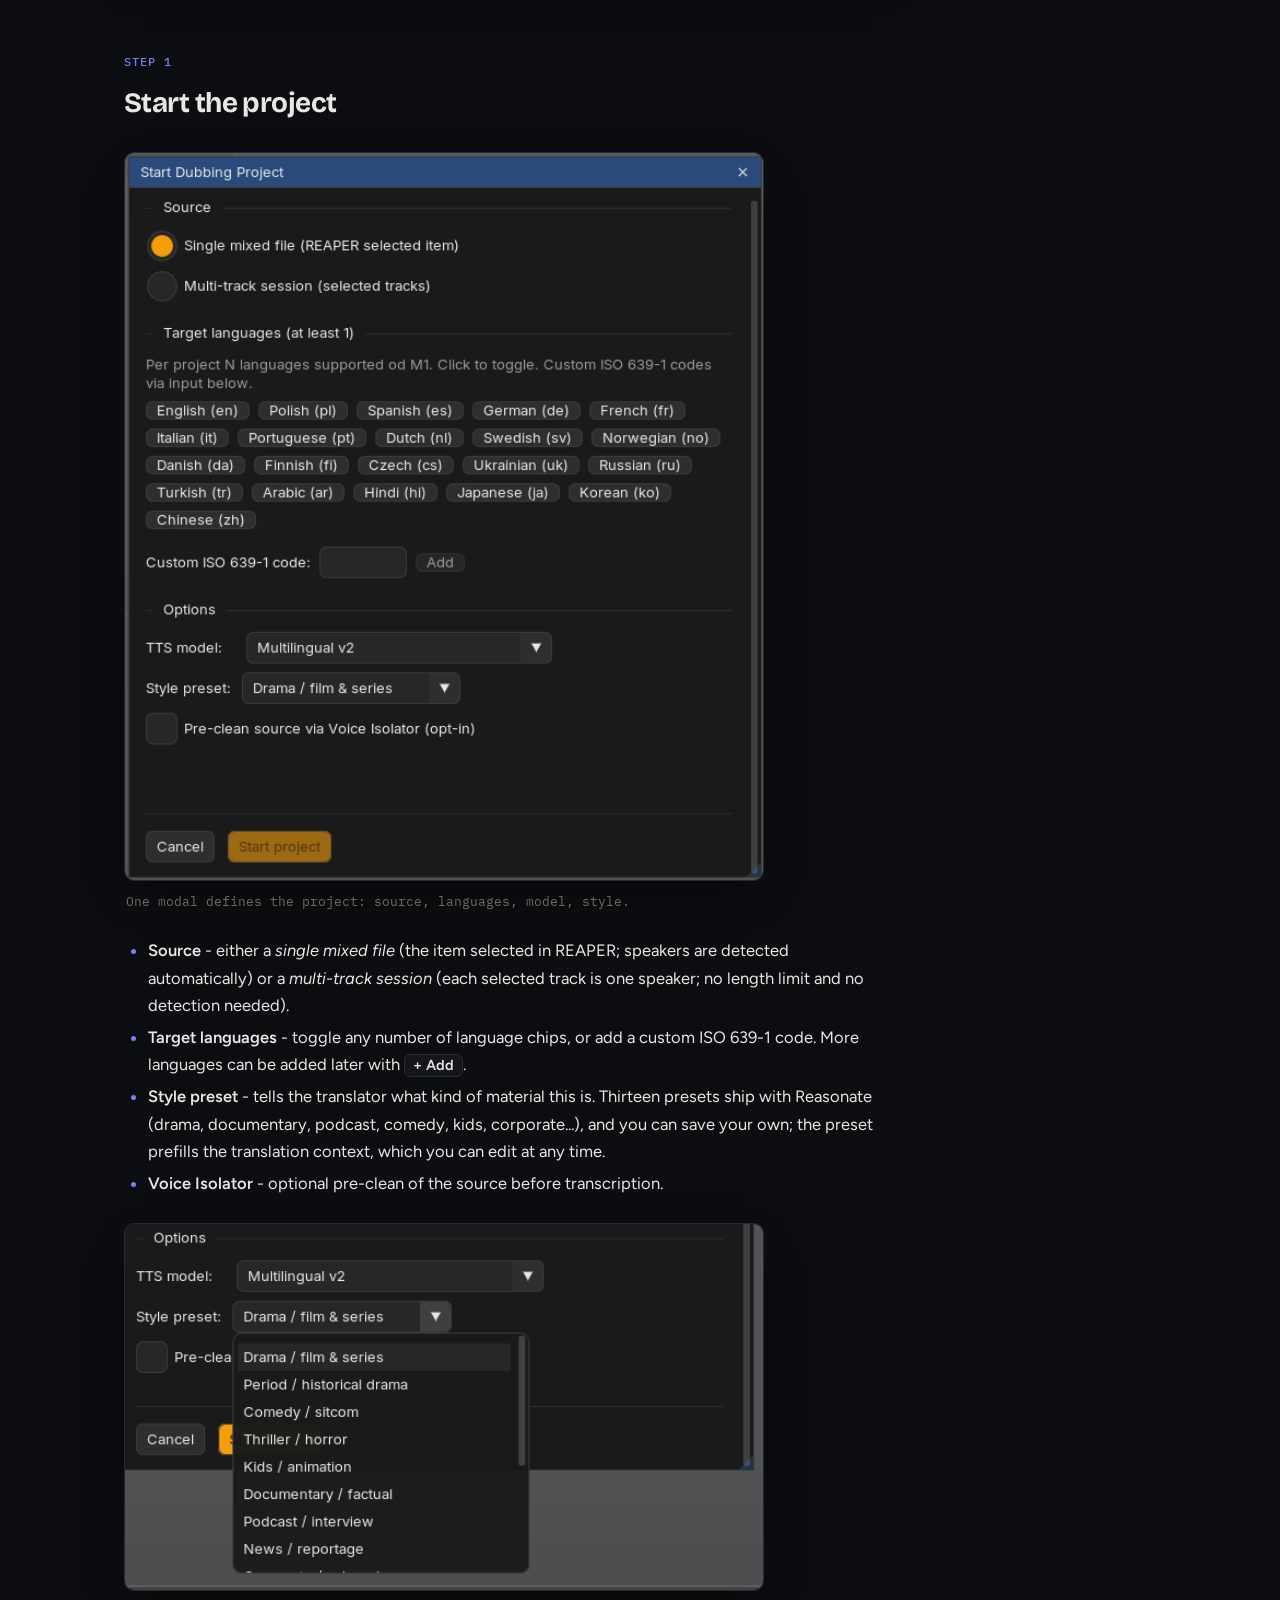
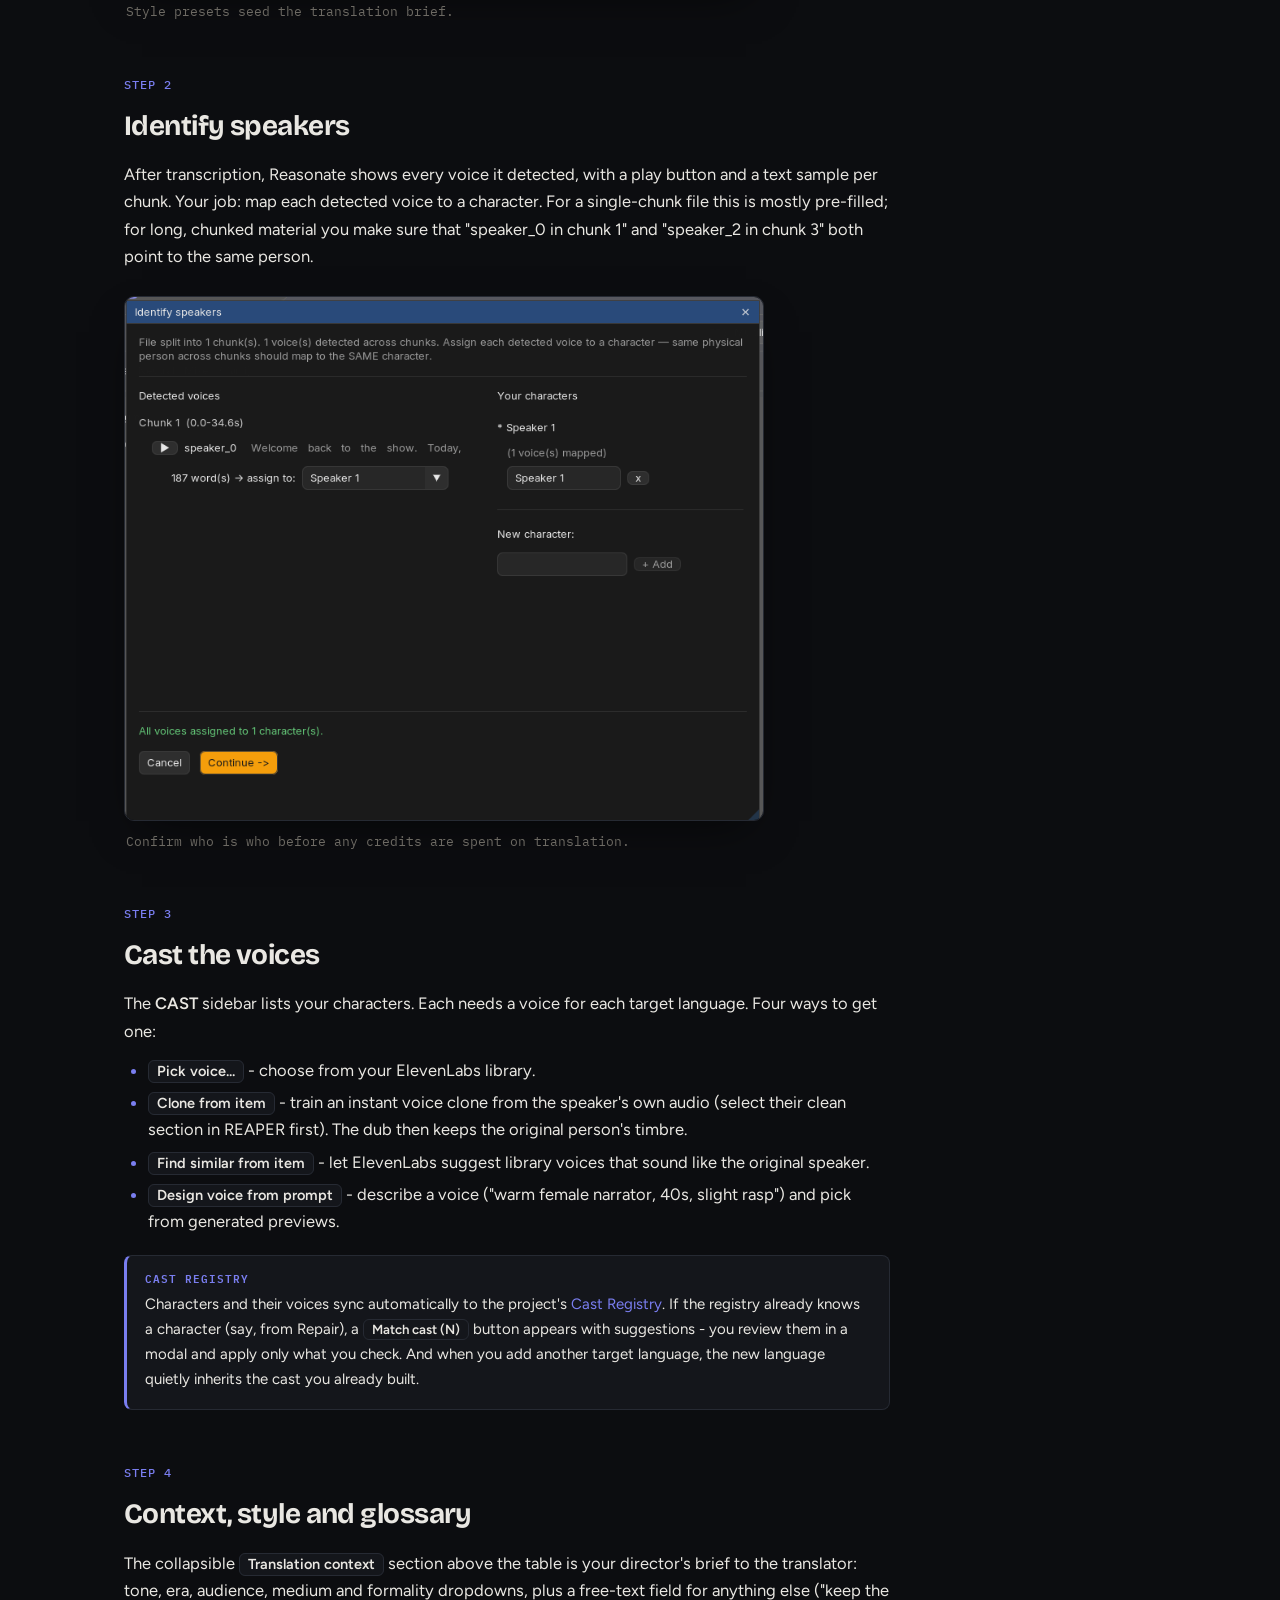
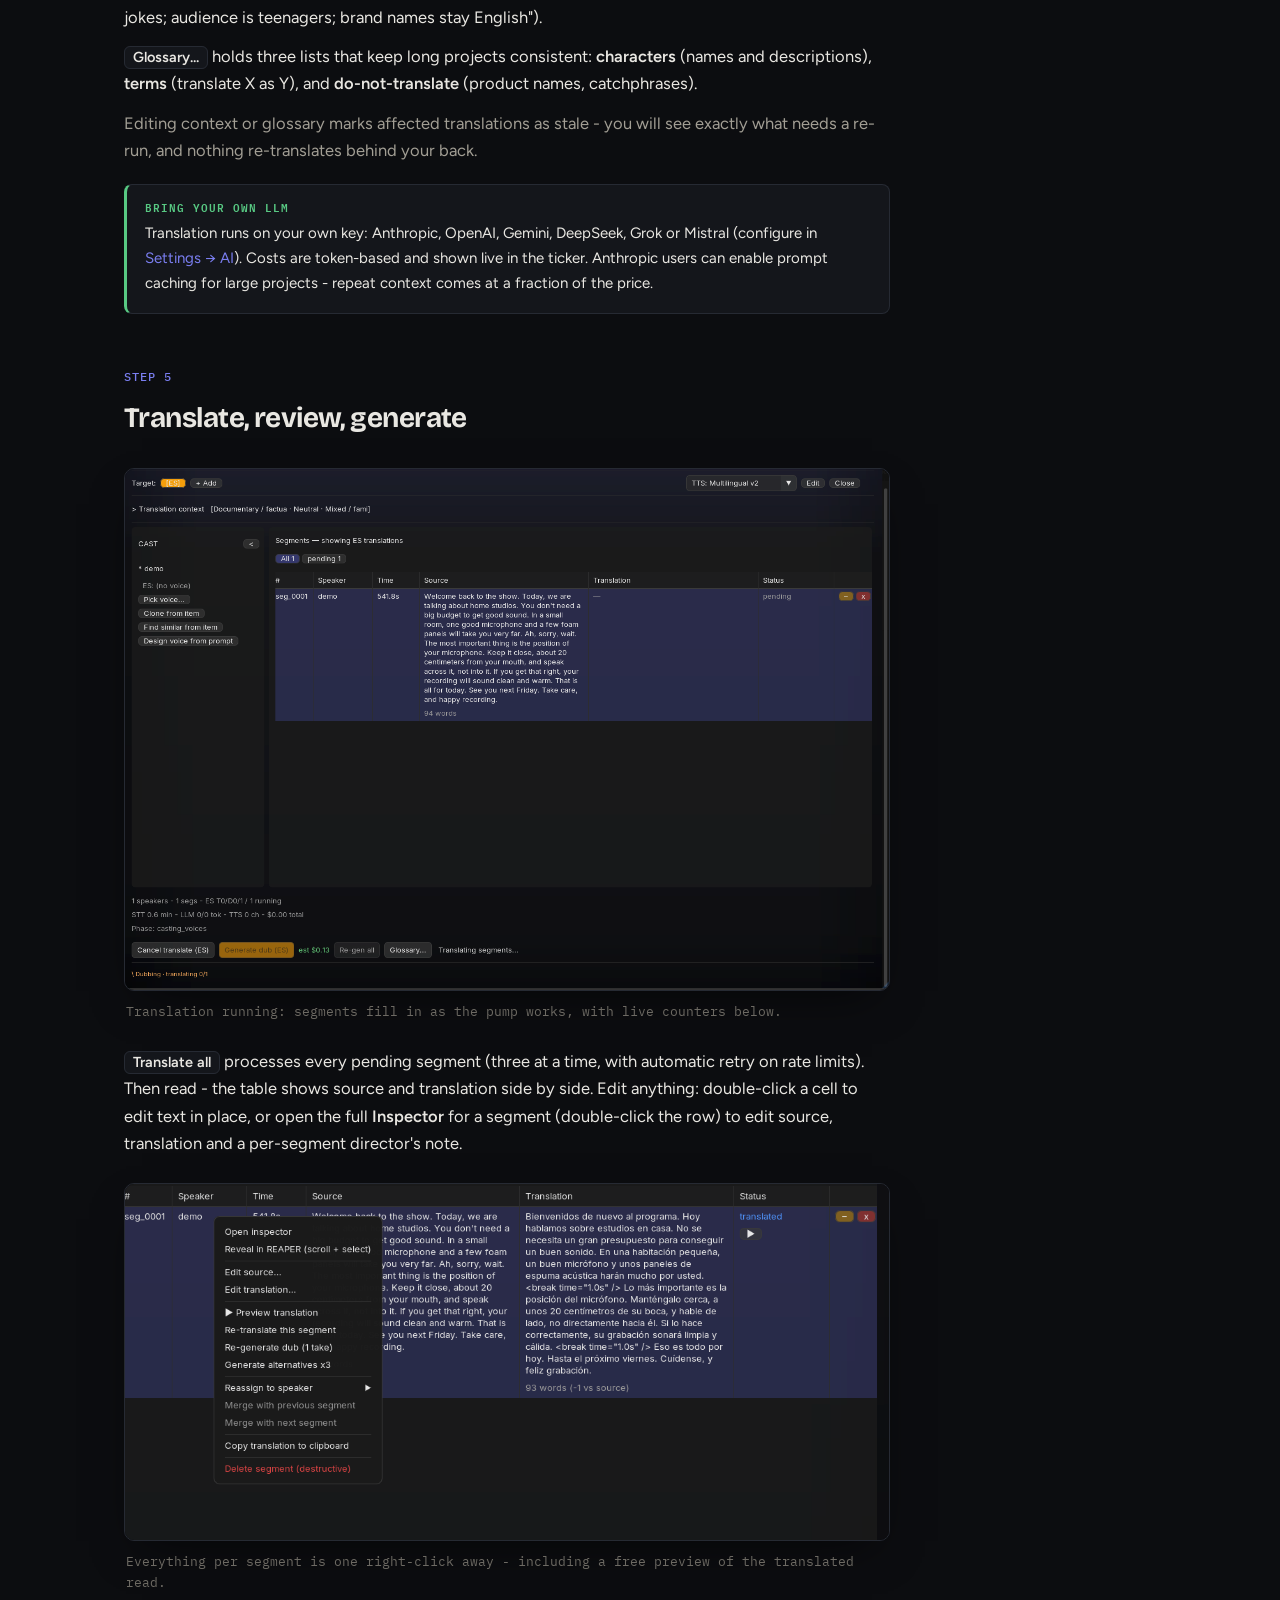
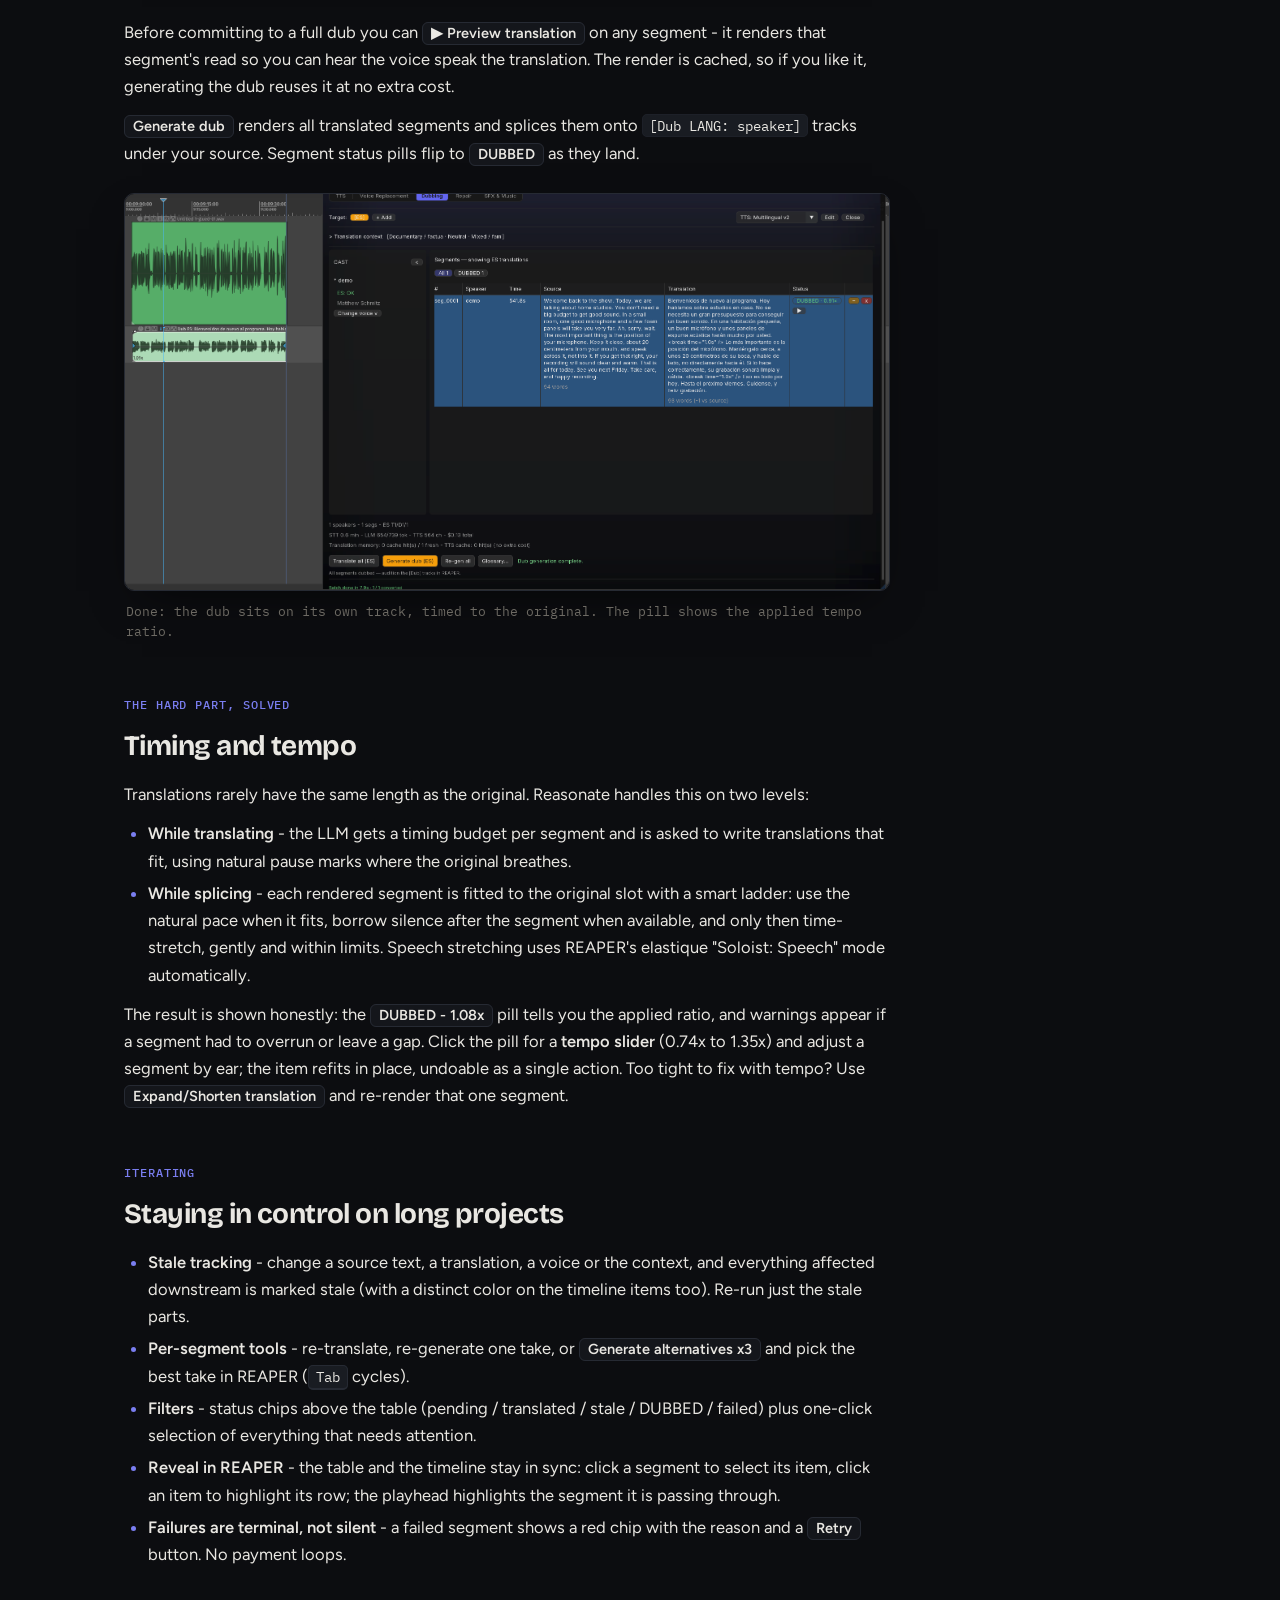
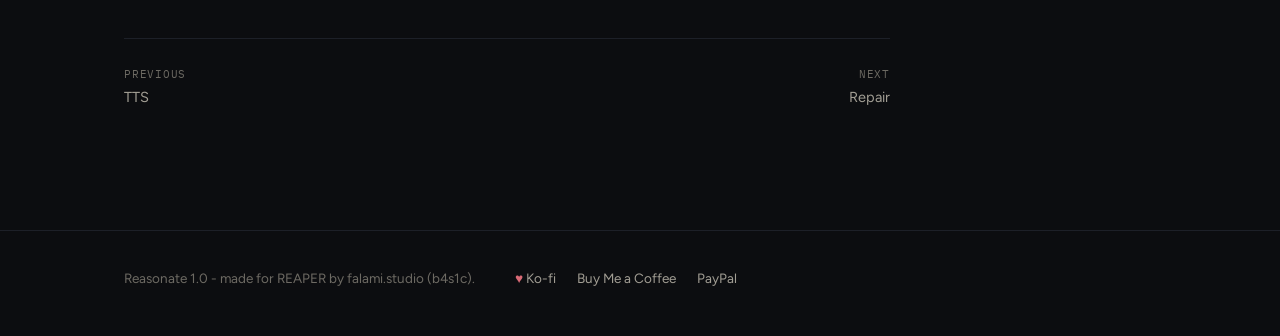
==== commit a8894045: "Brand banner, README screenshots and demo videos; drop internal reference notes Banner and screensho" ====
--- a/docs/guide/dubbing.html
+++ b/docs/guide/dubbing.html
@@ -58,6 +58,11 @@
   </ol>
   <p class="dim">The status line at the bottom of the panel always shows the current phase, per-language progress counters and a live cost ticker.</p>
 </section>
+
+<figure class="shot">
+  <video controls preload="none" poster="img/dubbing-dubbed.png" src="https://github.com/b451c/Reasonate/releases/download/v1.0.0/reasonate-dubbing-demo.mp4"></video>
+  <figcaption>Two-minute demo: one podcast in, a dubbed language out, on the timeline.</figcaption>
+</figure>
 
 <section id="start">
   <h2><span class="kicker">Step 1</span>Start the project</h2>
--- a/docs/guide/guide.css
+++ b/docs/guide/guide.css
@@ -537,3 +537,12 @@
   .hero { padding-top: 46px; }
   .nav-inner { gap: 14px; }
 }
+
+/* Demo videos (release assets) — same frame as screenshots */
+.shot video {
+  width: 100%;
+  display: block;
+  border: 1px solid var(--line);
+  border-radius: var(--radius);
+  box-shadow: 0 18px 44px -18px rgba(0, 0, 0, 0.65);
+}
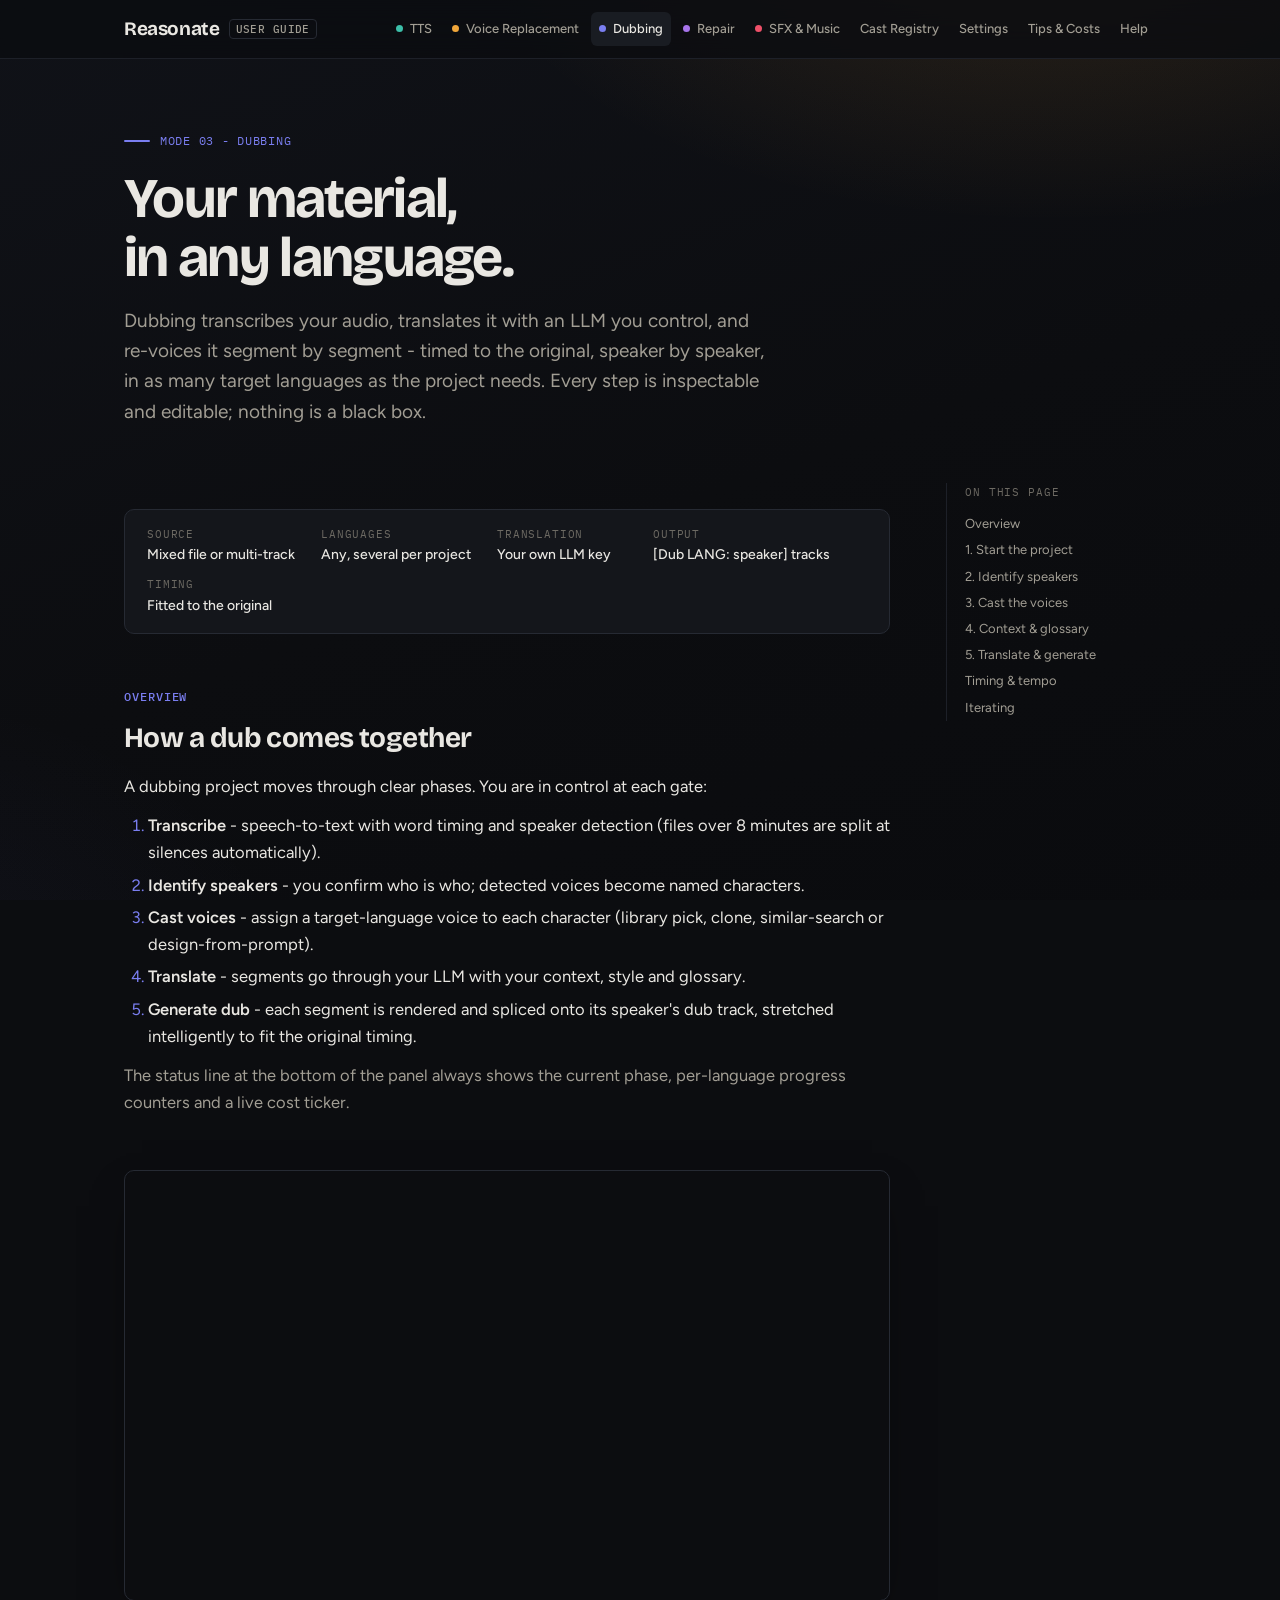
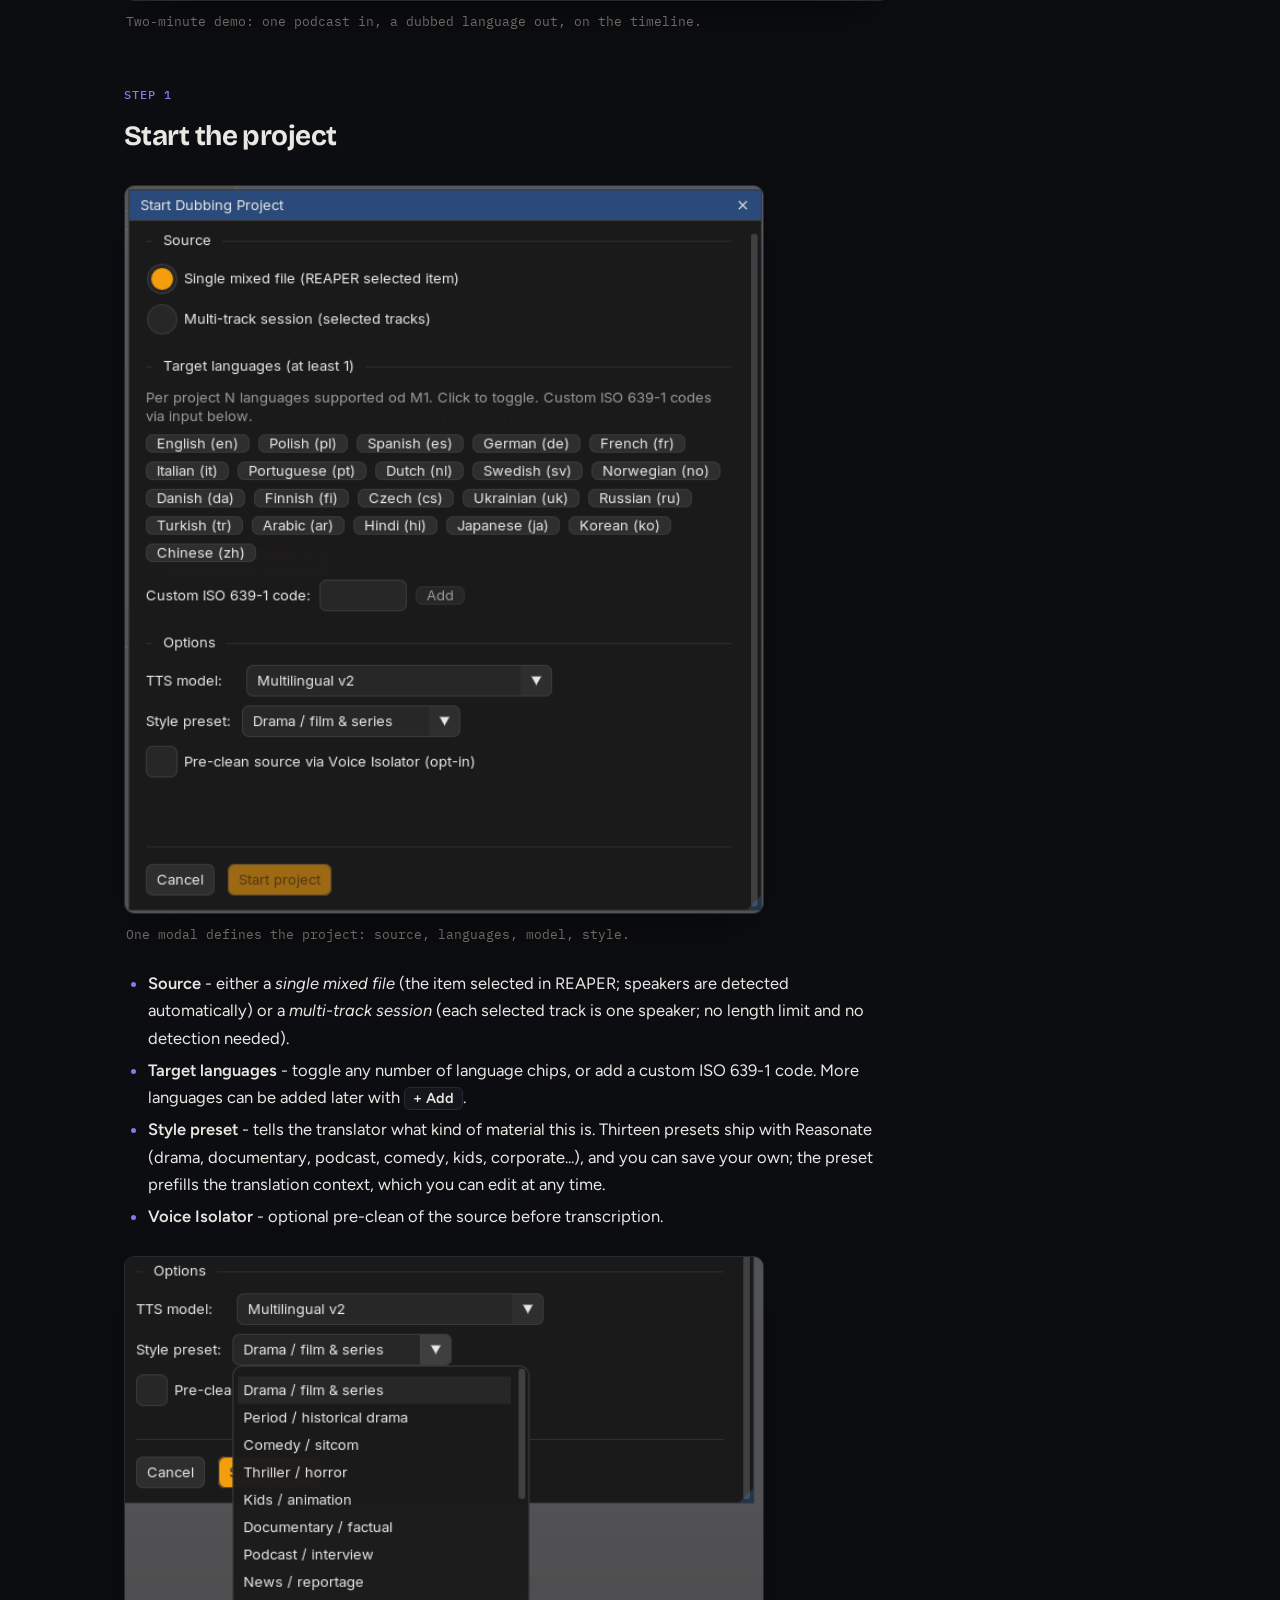
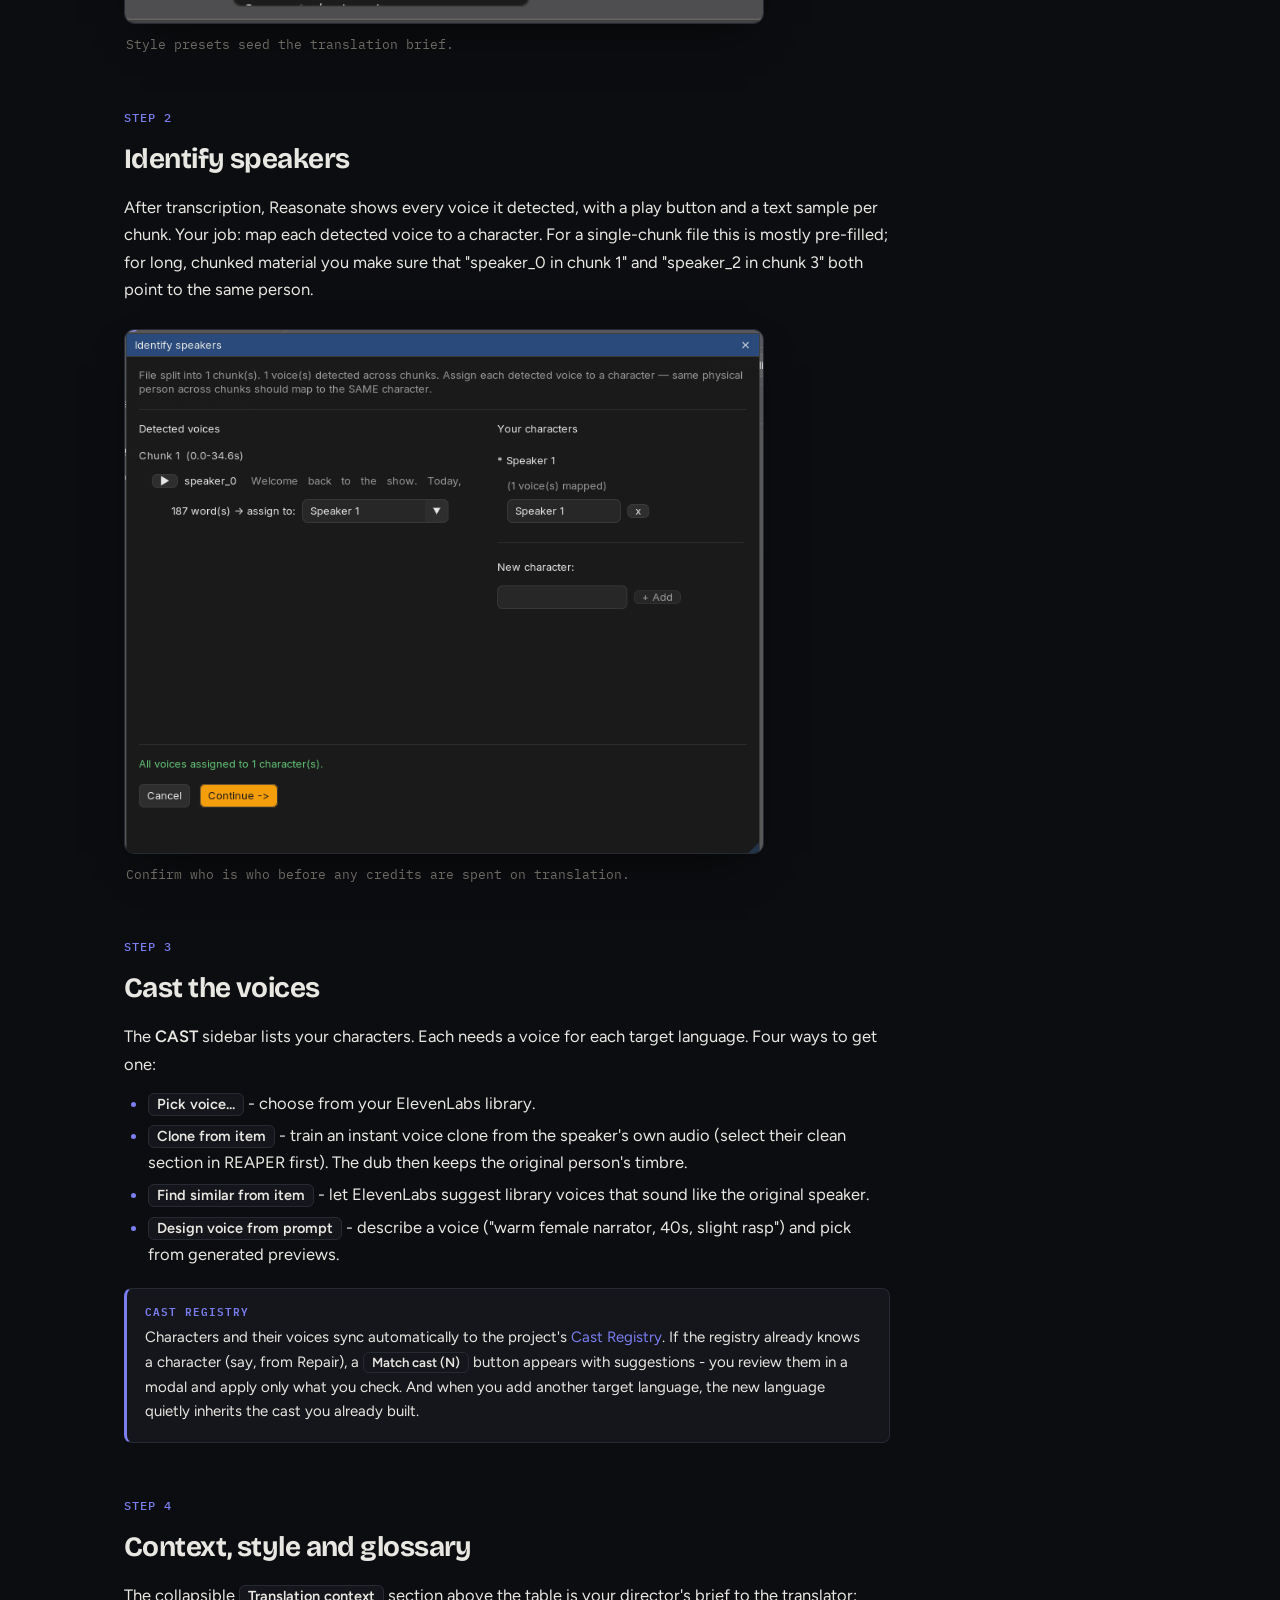
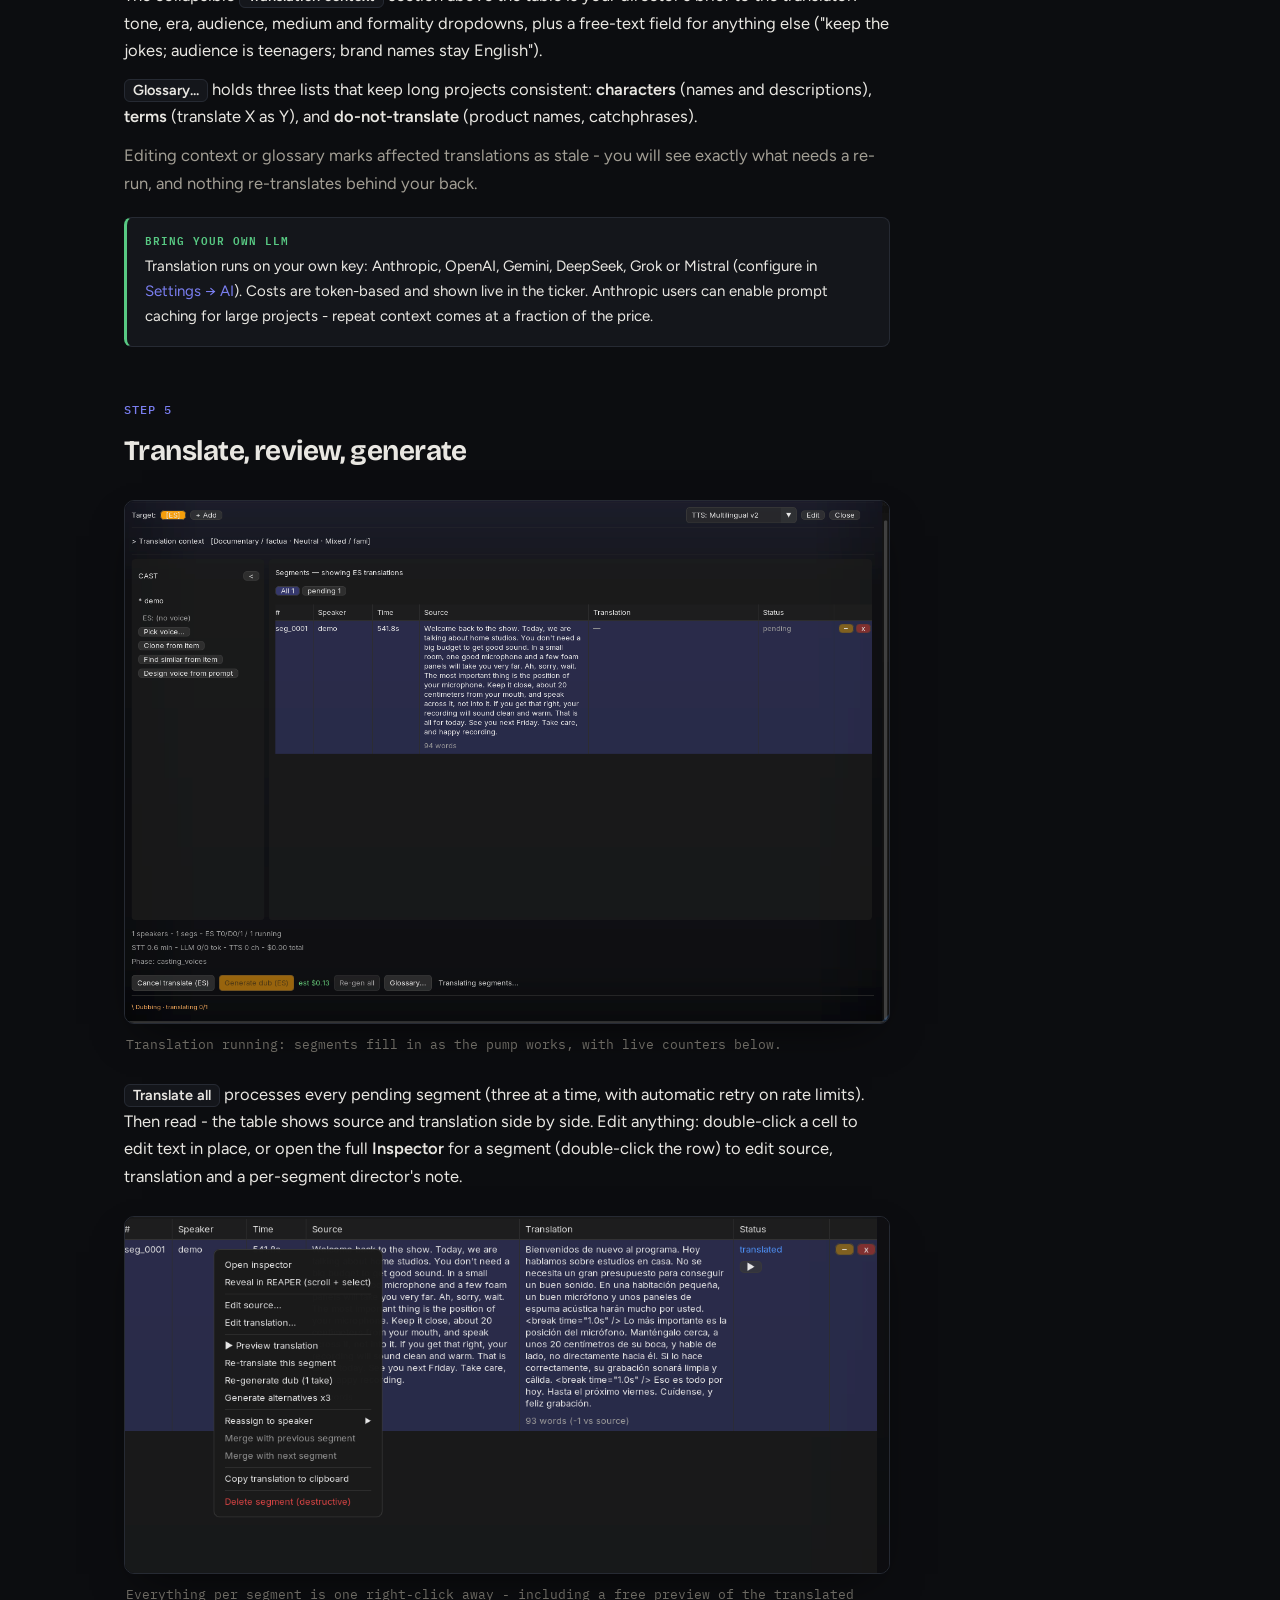
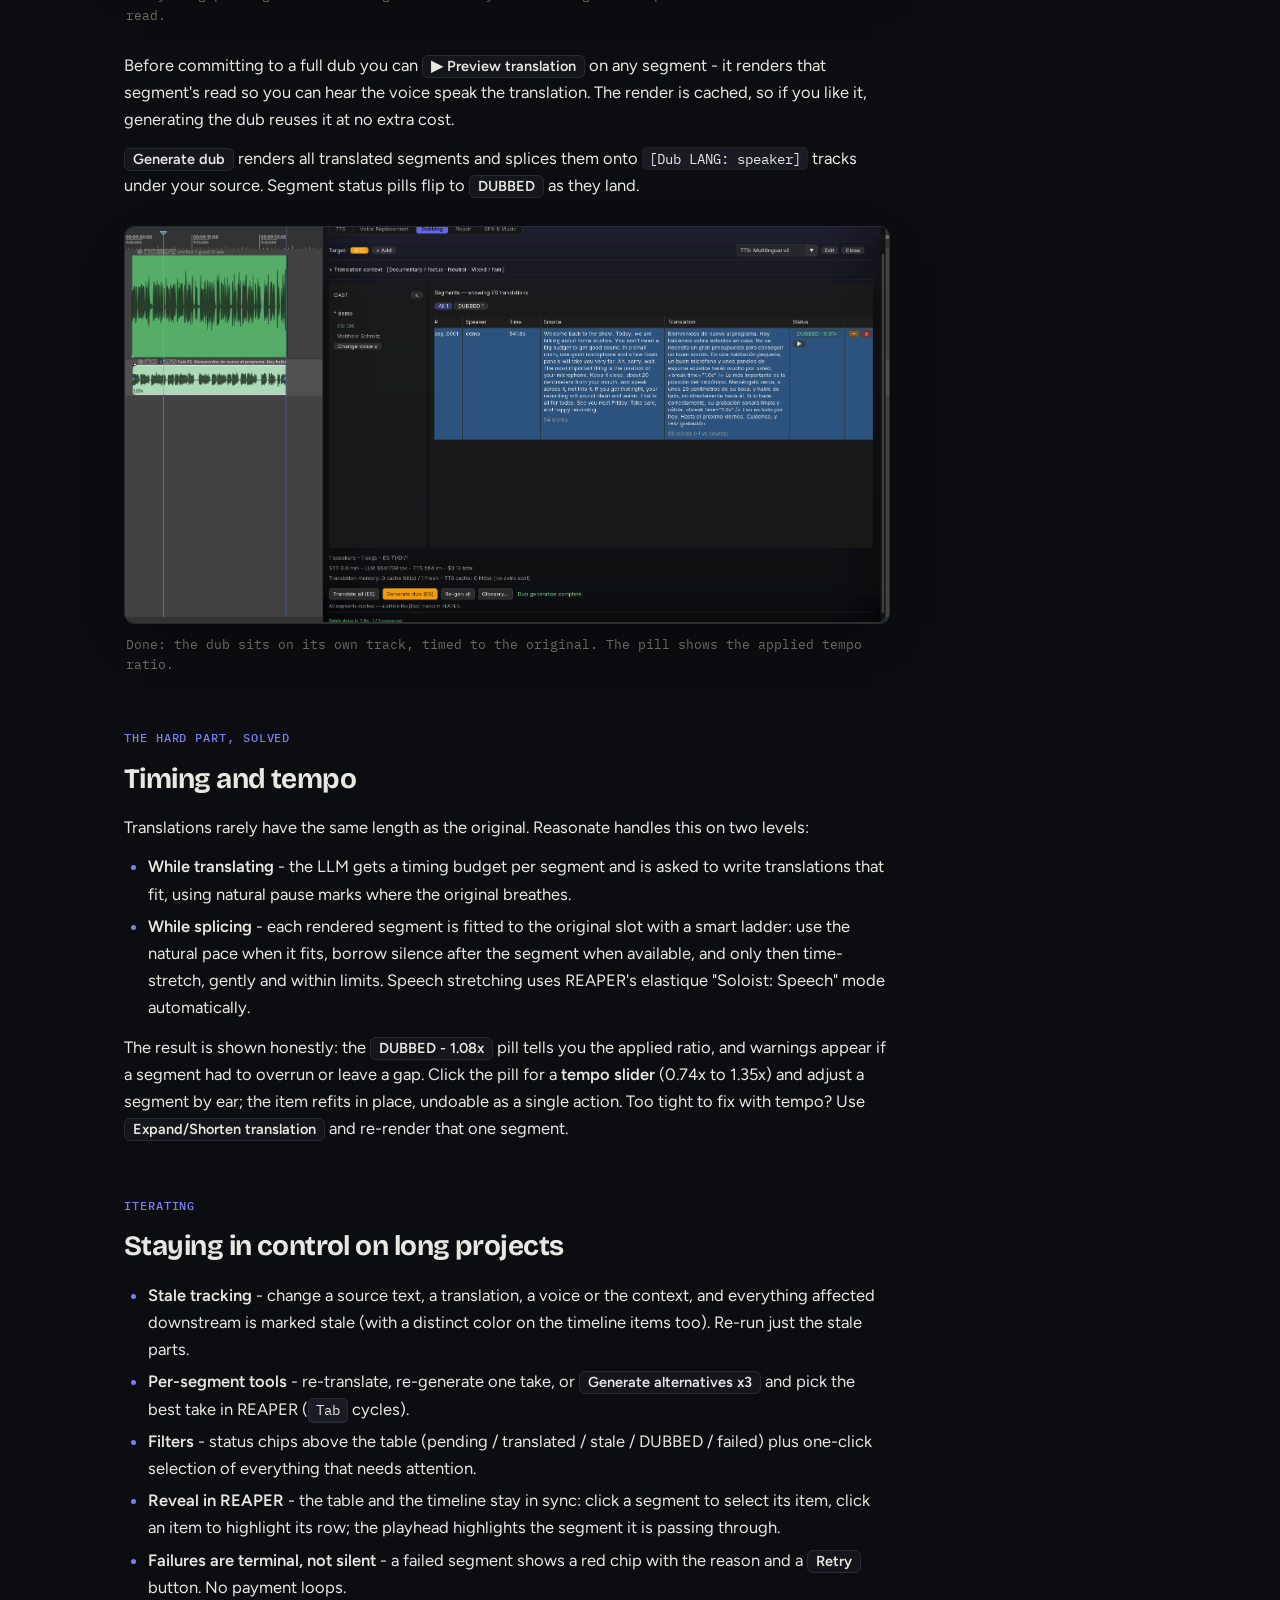
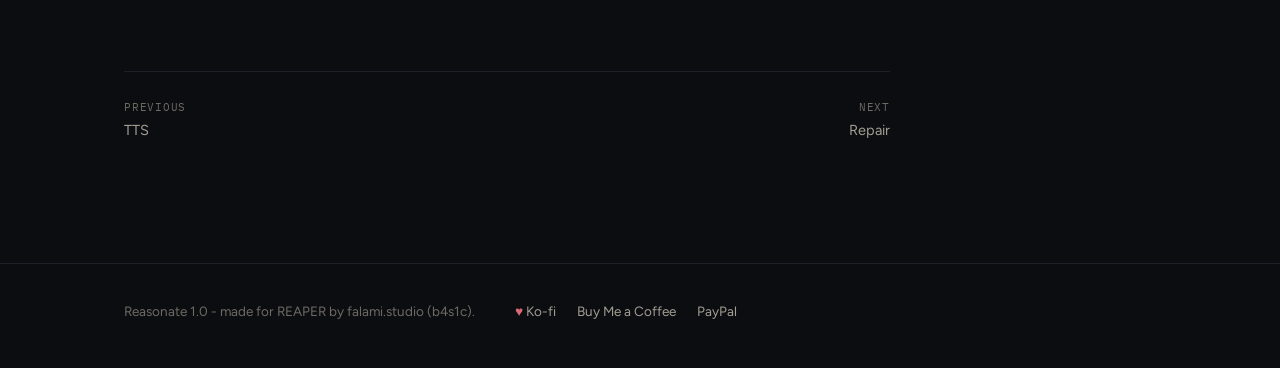
==== commit e4baf104: "Demo videos on YouTube - guide embeds players, README links YouTube embeds play in every browser (th" ====
--- a/docs/guide/dubbing.html
+++ b/docs/guide/dubbing.html
@@ -60,7 +60,7 @@
 </section>
 
 <figure class="shot">
-  <video controls preload="none" poster="img/dubbing-dubbed.png" src="https://github.com/b451c/Reasonate/releases/download/v1.0.0/reasonate-dubbing-demo.mp4"></video>
+  <iframe src="https://www.youtube-nocookie.com/embed/Ylk-2AjSqFw" title="Reasonate dubbing demo" allow="accelerometer; encrypted-media; picture-in-picture" allowfullscreen></iframe>
   <figcaption>Two-minute demo: one podcast in, a dubbed language out, on the timeline.</figcaption>
 </figure>
 
--- a/docs/guide/guide.css
+++ b/docs/guide/guide.css
@@ -538,7 +538,15 @@
   .nav-inner { gap: 14px; }
 }
 
-/* Demo videos (release assets) — same frame as screenshots */
+/* Demo videos — same frame as screenshots */
+.shot iframe {
+  width: 100%;
+  aspect-ratio: 16 / 9;
+  border: 1px solid var(--line);
+  border-radius: var(--radius);
+  box-shadow: 0 18px 44px -18px rgba(0, 0, 0, 0.65);
+  display: block;
+}
 .shot video {
   width: 100%;
   display: block;
